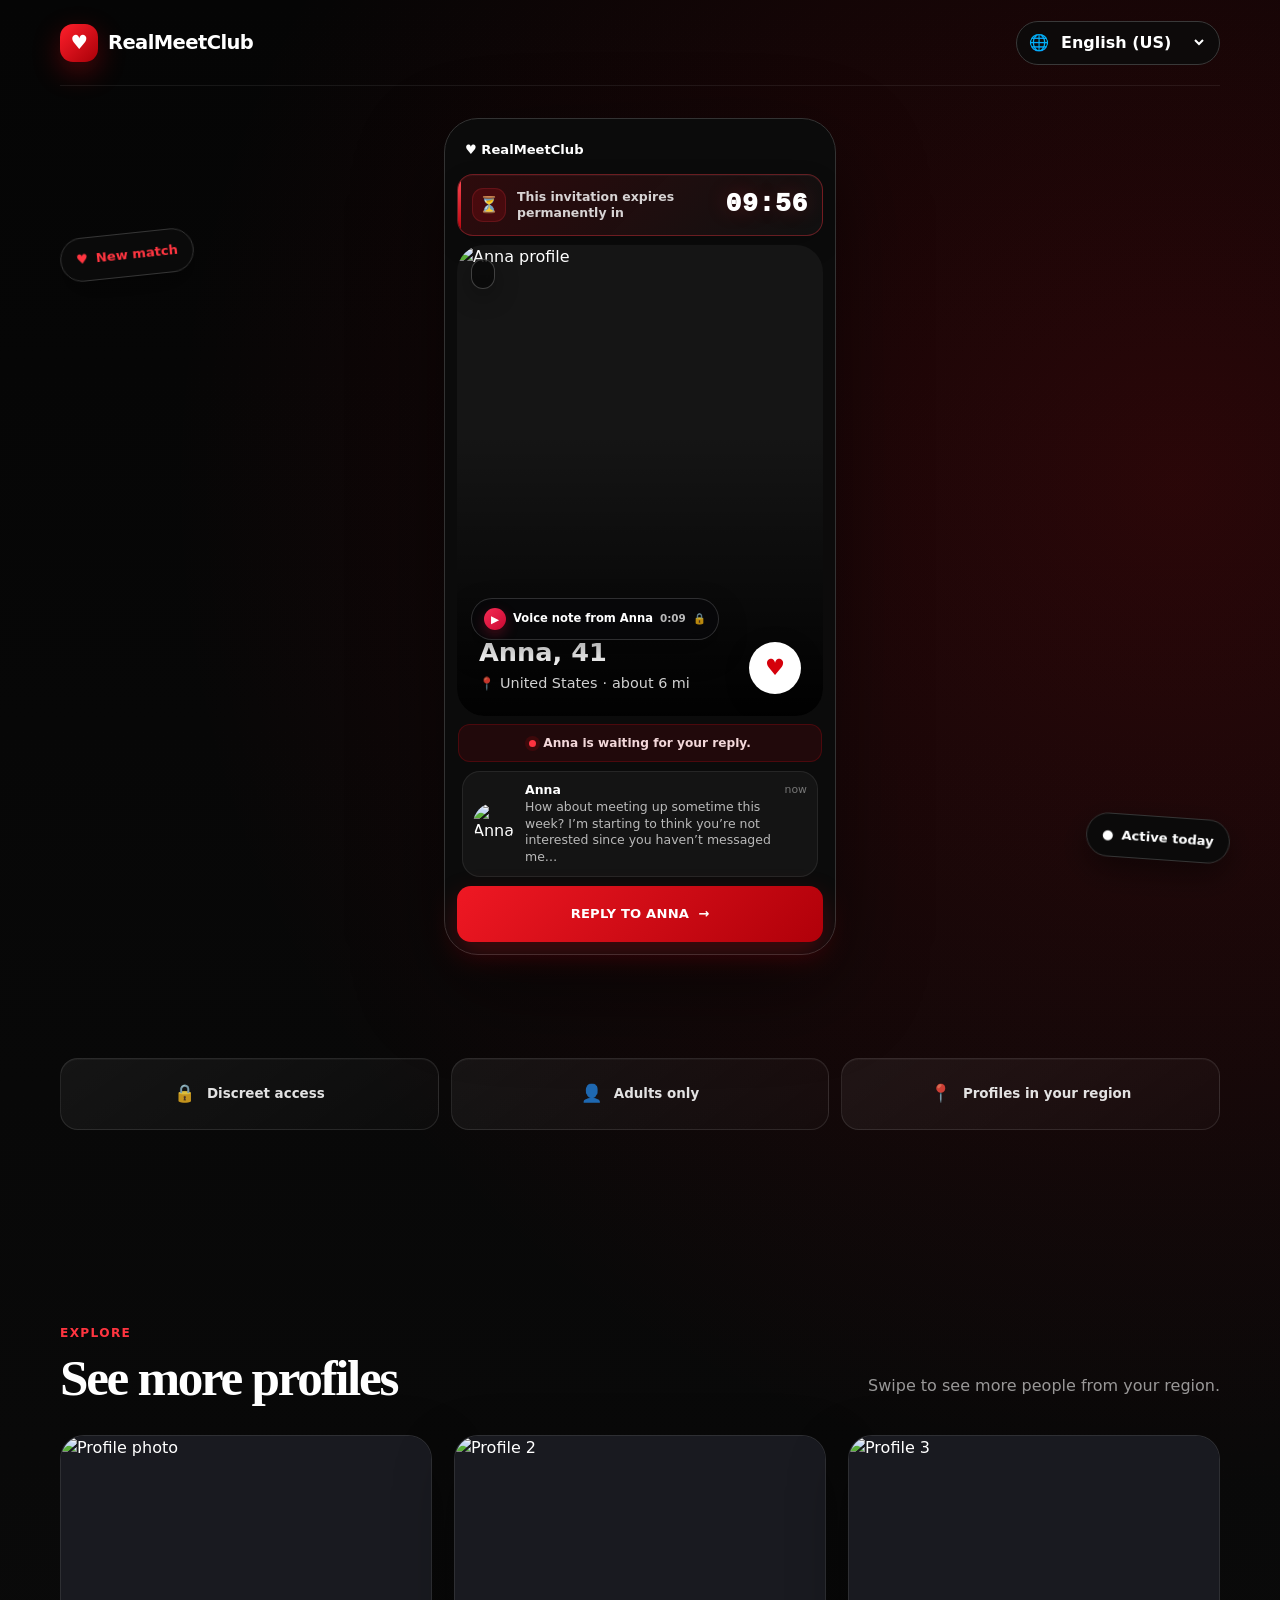
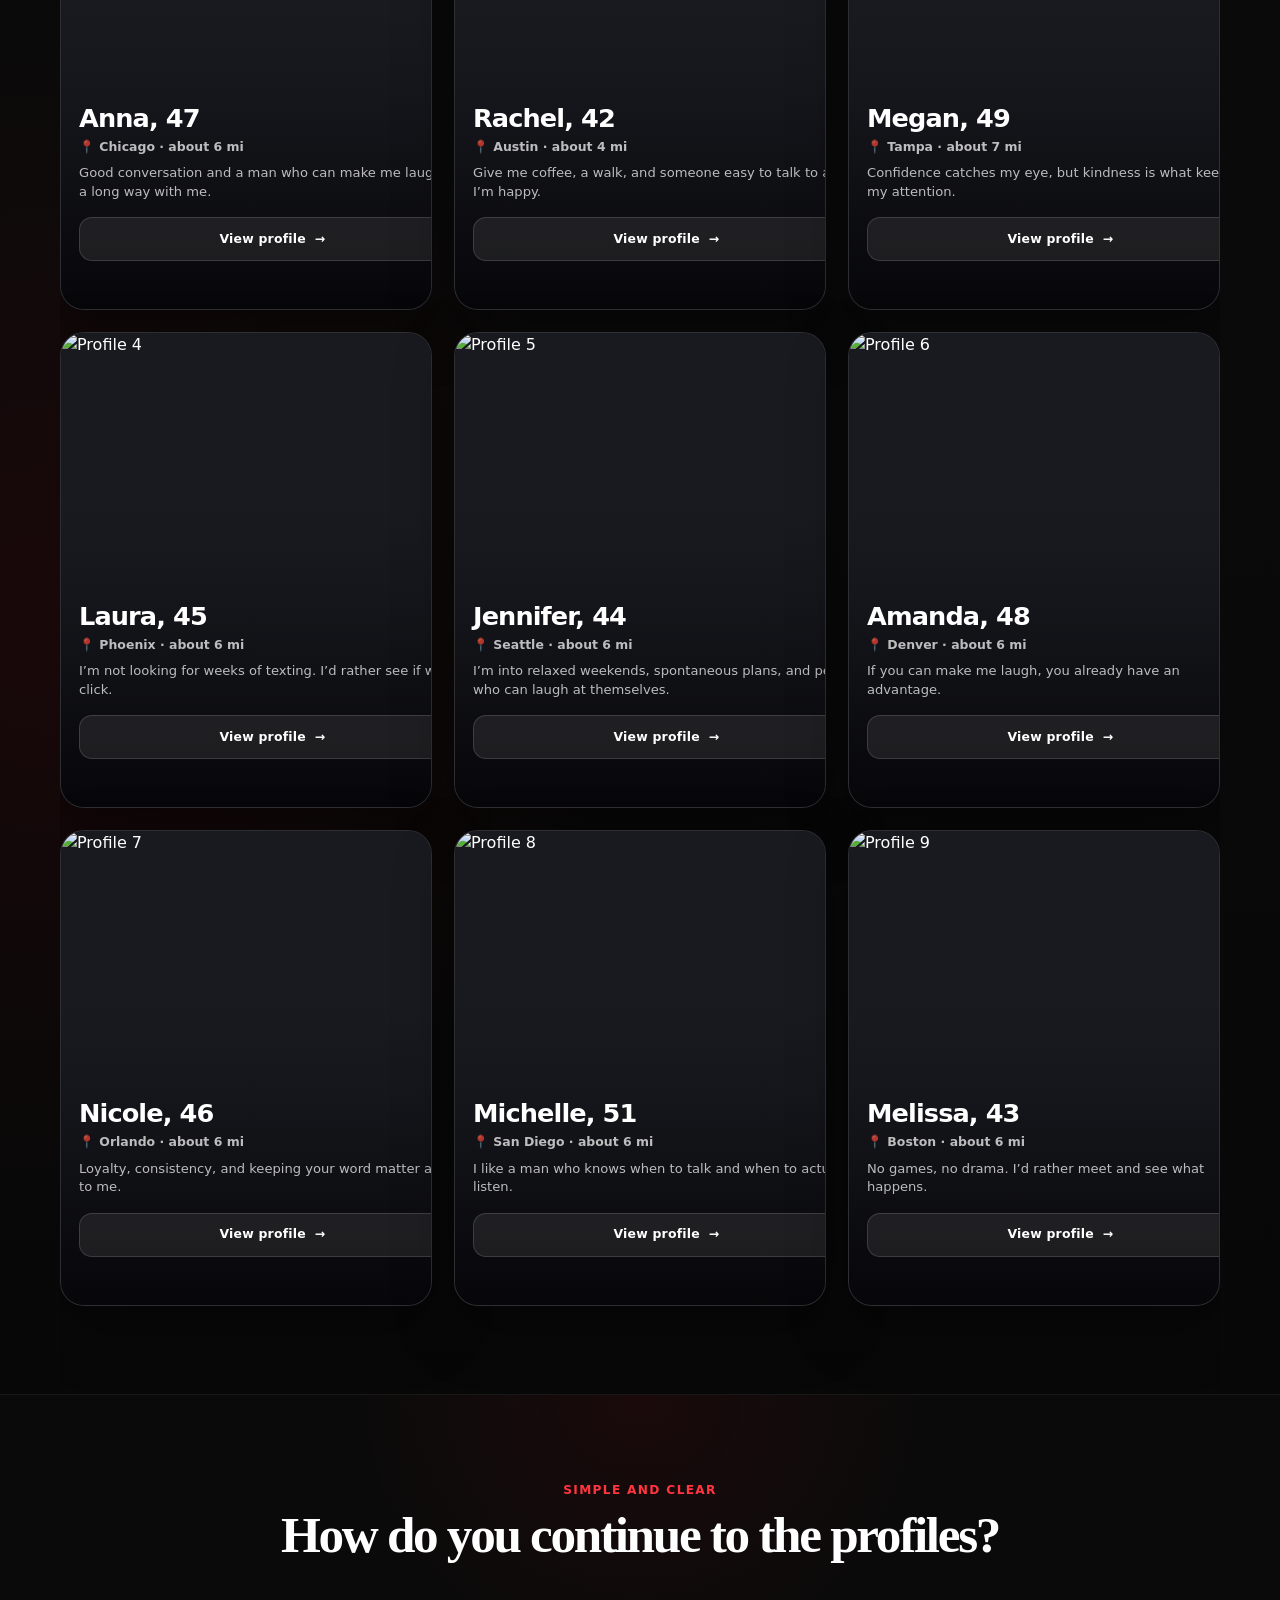
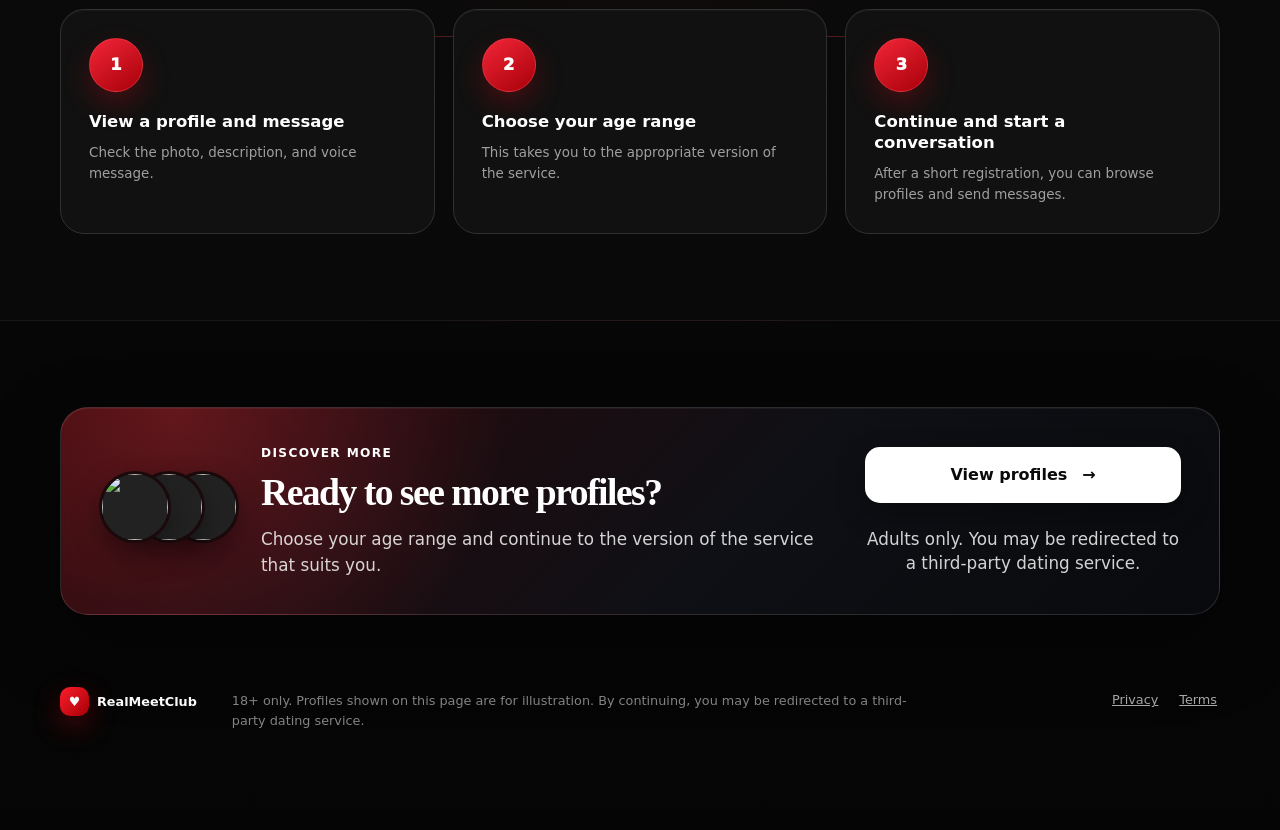
==== julie/index.html @ 85803740 "Add isolated Julie subpage loader" ====
<!doctype html>
<html lang="en" dir="ltr">
<head>
  <meta charset="utf-8" />
  <meta name="viewport" content="width=device-width, initial-scale=1" />
  <meta name="theme-color" content="#fff7fb" />
  <meta name="robots" content="index,follow" />
  <title>RealMeetClub — Julie</title>
  <style>
    html,body{margin:0;min-height:100%;background:#fff7fb;font-family:Arial,sans-serif}
    body{display:grid;place-items:center;color:#7d315c}
    .julie-loader{display:flex;align-items:center;gap:10px;font-size:14px}
    .julie-loader i{width:20px;height:20px;border:2px solid #e7bfd4;border-top-color:#9b3b70;border-radius:50%;animation:spin .8s linear infinite}
    @keyframes spin{to{transform:rotate(360deg)}}
  </style>
</head>
<body>
  <div class="julie-loader"><i></i><span>Loading Julie’s profile…</span></div>
  <script>
    (async () => {
      const response = await fetch('/', { cache: 'no-store', credentials: 'same-origin' });
      if (!response.ok) throw new Error(`Unable to load base page: ${response.status}`);
      let html = await response.text();

      html = html.replace('<title>RealMeetClub — Meet someone genuine</title>', '<title>RealMeetClub — Julie</title>');
      html = html.replace('content="https://realmeetclub.com/"', 'content="https://realmeetclub.com/julie"');
      html = html.replaceAll('https://realmeetclub.com/5_1_casfeq.webp?v=20260902', 'https://realmeetclub.com/julie-main.jpg?v=20260903-1');
      html = html.replaceAll('/api/anna-image?v=1788273455', '/julie-main.jpg?v=20260903-1');
      html = html.replace('<script src="/market-links.js" defer></' + 'script>', '');
      html = html.replace('</head>', '<style id="julie-prepaint">body{visibility:hidden!important}</style></head>');
      html = html.replace('</body>', '<script src="/julie-profile.js?v=20260903-2" defer></' + 'script><script>setTimeout(()=>{document.getElementById("julie-prepaint")?.remove();document.body.style.visibility="visible"},2500)</' + 'script></body>');

      document.open();
      document.write(html);
      document.close();
    })().catch((error) => {
      console.error(error);
      document.body.innerHTML = '<p style="padding:24px;text-align:center">The profile could not be loaded. Please refresh the page.</p>';
    });
  </script>
</body>
</html>
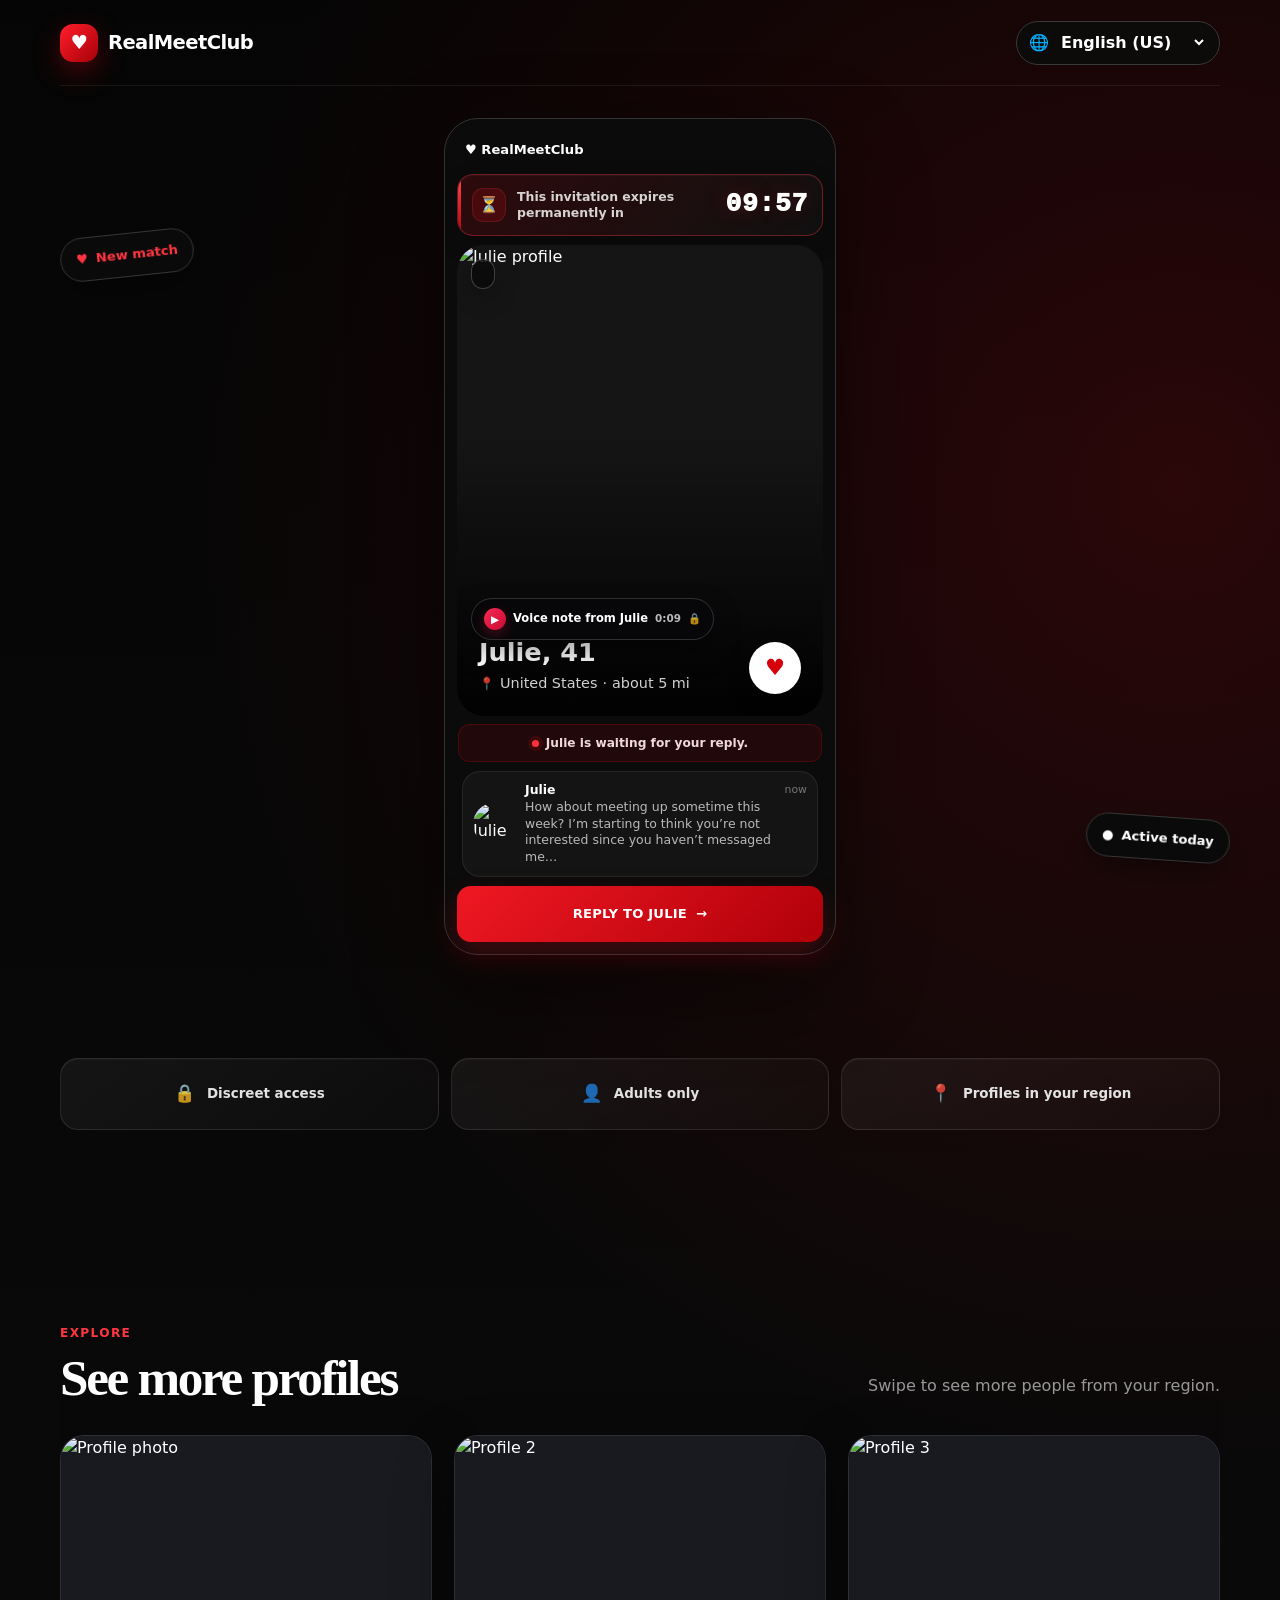
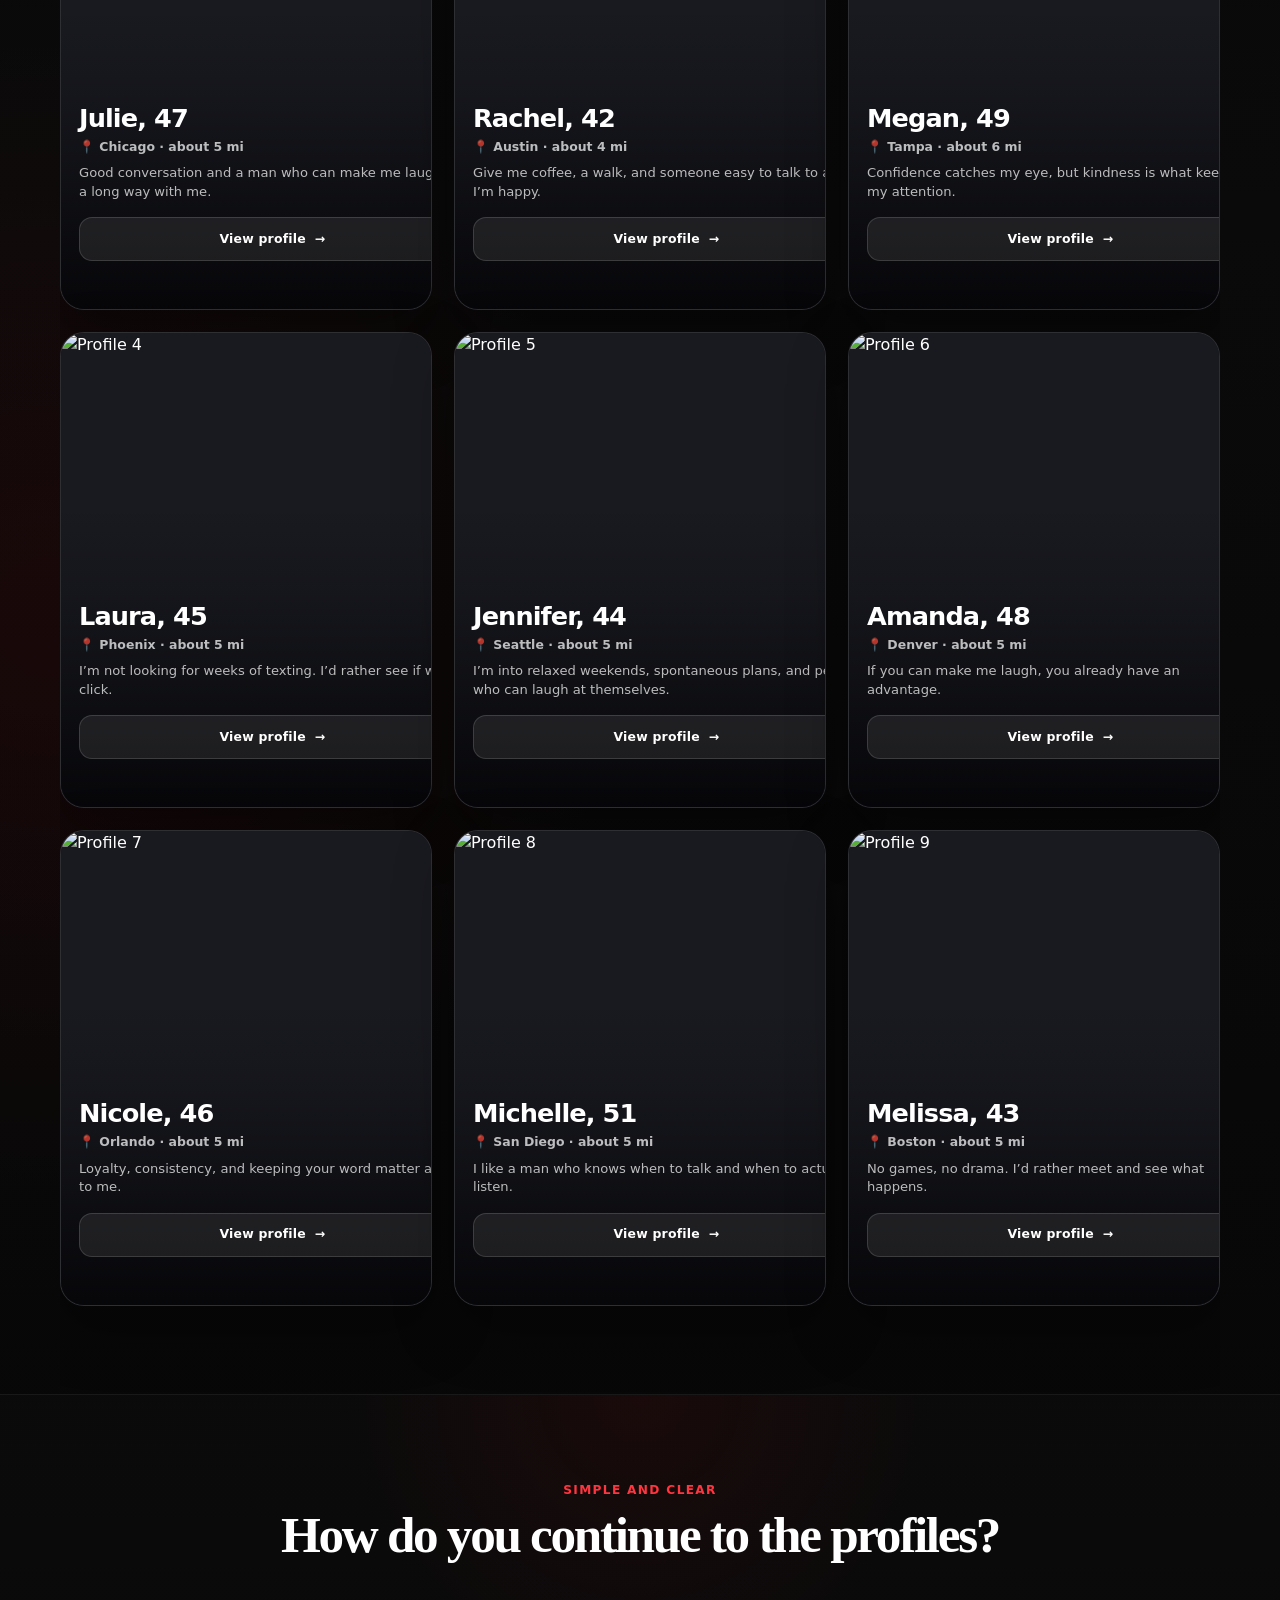
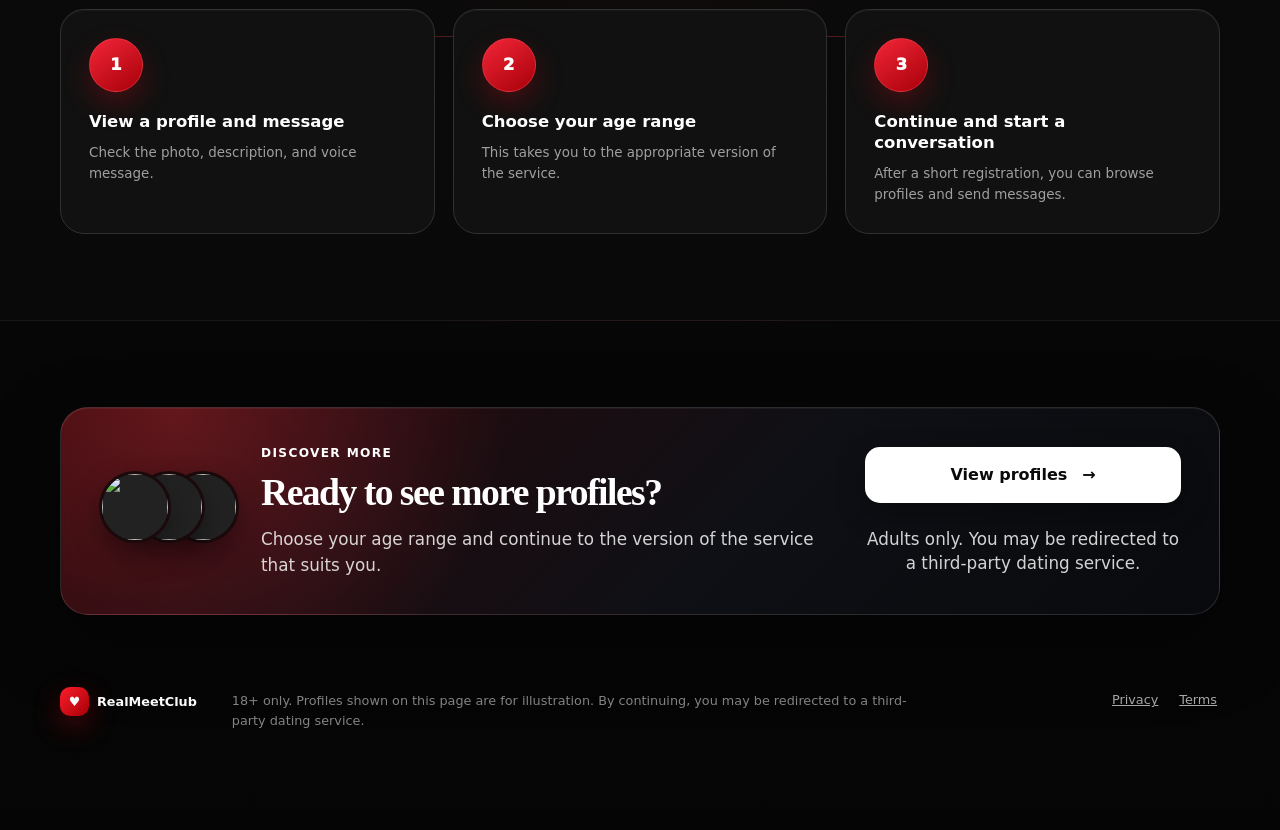
==== commit c375757b: "Point Julie subpage to original uploaded image" ====
--- a/julie/index.html
+++ b/julie/index.html
@@ -21,14 +21,16 @@
       const response = await fetch('/', { cache: 'no-store', credentials: 'same-origin' });
       if (!response.ok) throw new Error(`Unable to load base page: ${response.status}`);
       let html = await response.text();
+      const julieImage = 'https://realmeetclub.com/julie-main.png?v=20260903-3';
+      const julieImagePath = '/julie-main.png?v=20260903-3';
 
       html = html.replace('<title>RealMeetClub — Meet someone genuine</title>', '<title>RealMeetClub — Julie</title>');
       html = html.replace('content="https://realmeetclub.com/"', 'content="https://realmeetclub.com/julie"');
-      html = html.replaceAll('https://realmeetclub.com/5_1_casfeq.webp?v=20260902', 'https://realmeetclub.com/julie-main.jpg?v=20260903-1');
-      html = html.replaceAll('/api/anna-image?v=1788273455', '/julie-main.jpg?v=20260903-1');
+      html = html.replaceAll('https://realmeetclub.com/5_1_casfeq.webp?v=20260902', julieImage);
+      html = html.replaceAll('/api/anna-image?v=1788273455', julieImagePath);
       html = html.replace('<script src="/market-links.js" defer></' + 'script>', '');
       html = html.replace('</head>', '<style id="julie-prepaint">body{visibility:hidden!important}</style></head>');
-      html = html.replace('</body>', '<script src="/julie-profile.js?v=20260903-2" defer></' + 'script><script>setTimeout(()=>{document.getElementById("julie-prepaint")?.remove();document.body.style.visibility="visible"},2500)</' + 'script></body>');
+      html = html.replace('</body>', '<script src="/julie-profile.js?v=20260903-3" defer></' + 'script><script>setTimeout(()=>{document.getElementById("julie-prepaint")?.remove();document.body.style.visibility="visible"},2500)</' + 'script></body>');
 
       document.open();
       document.write(html);
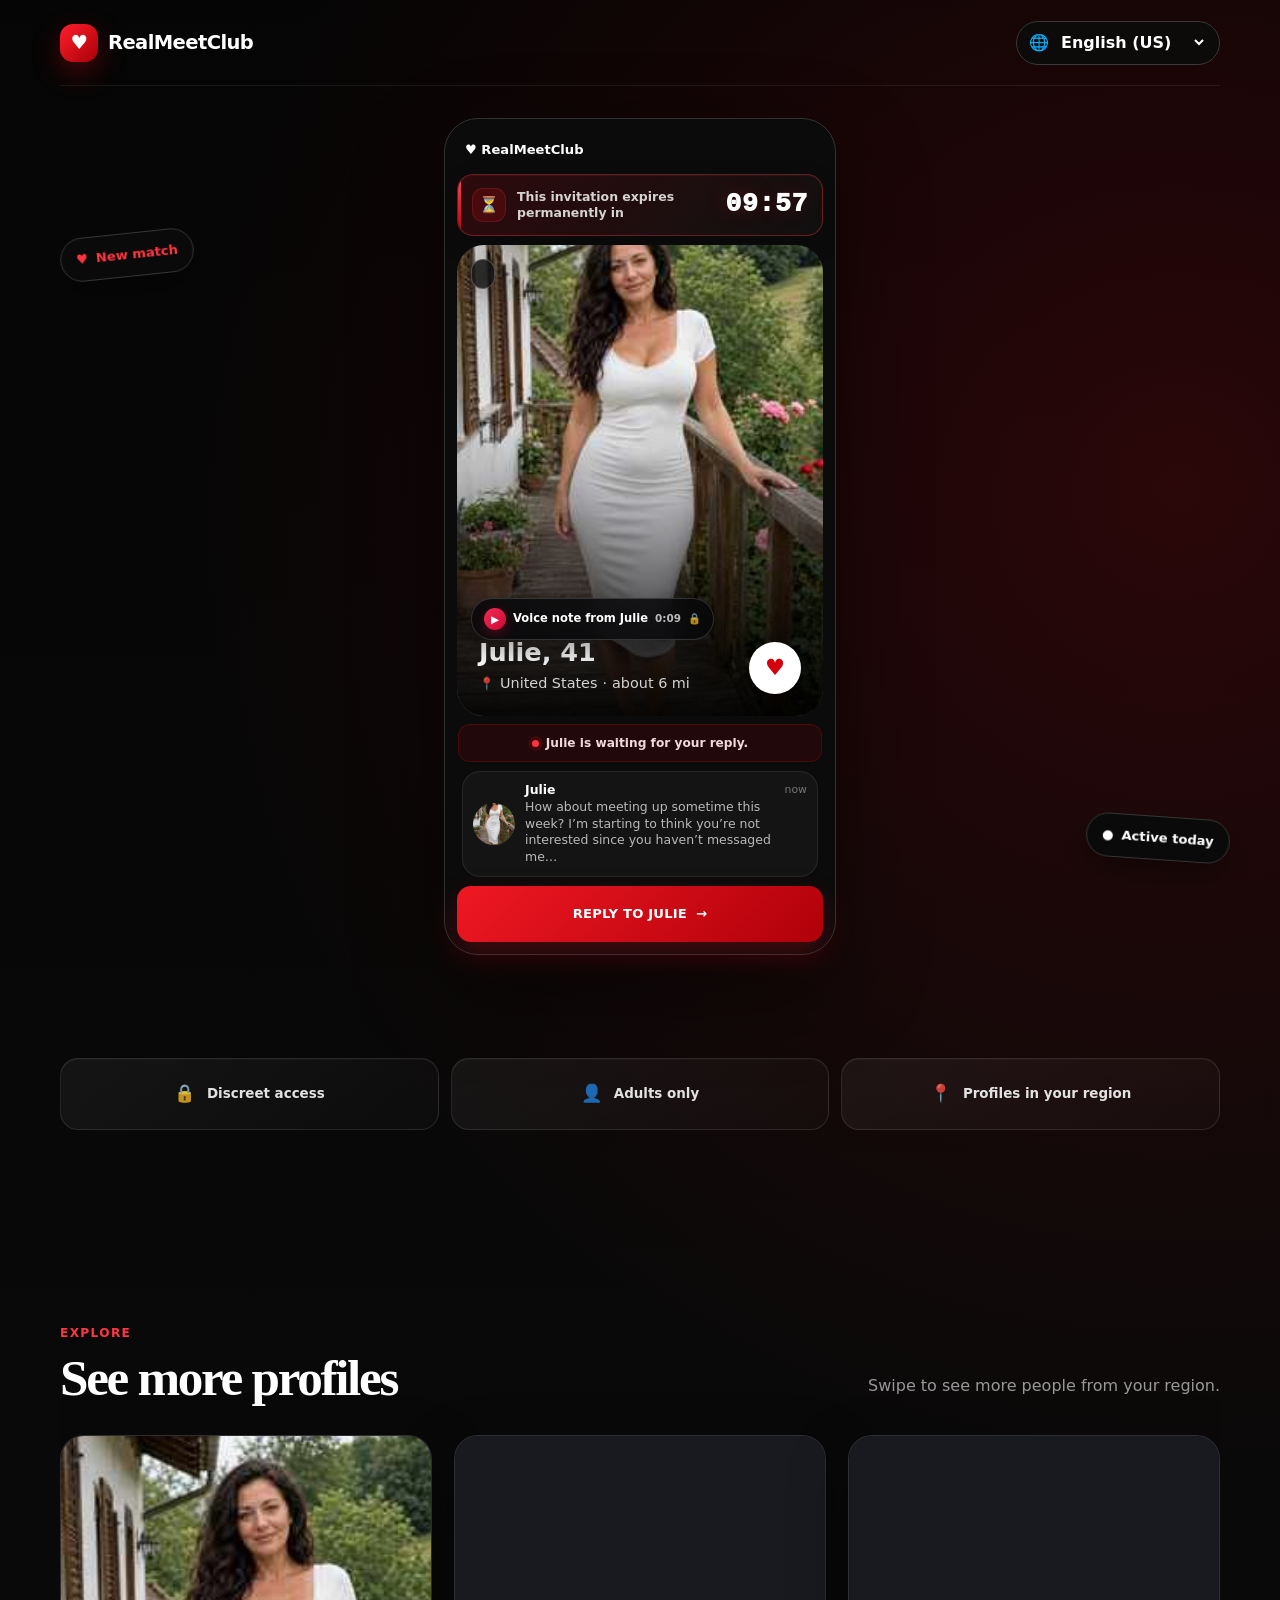
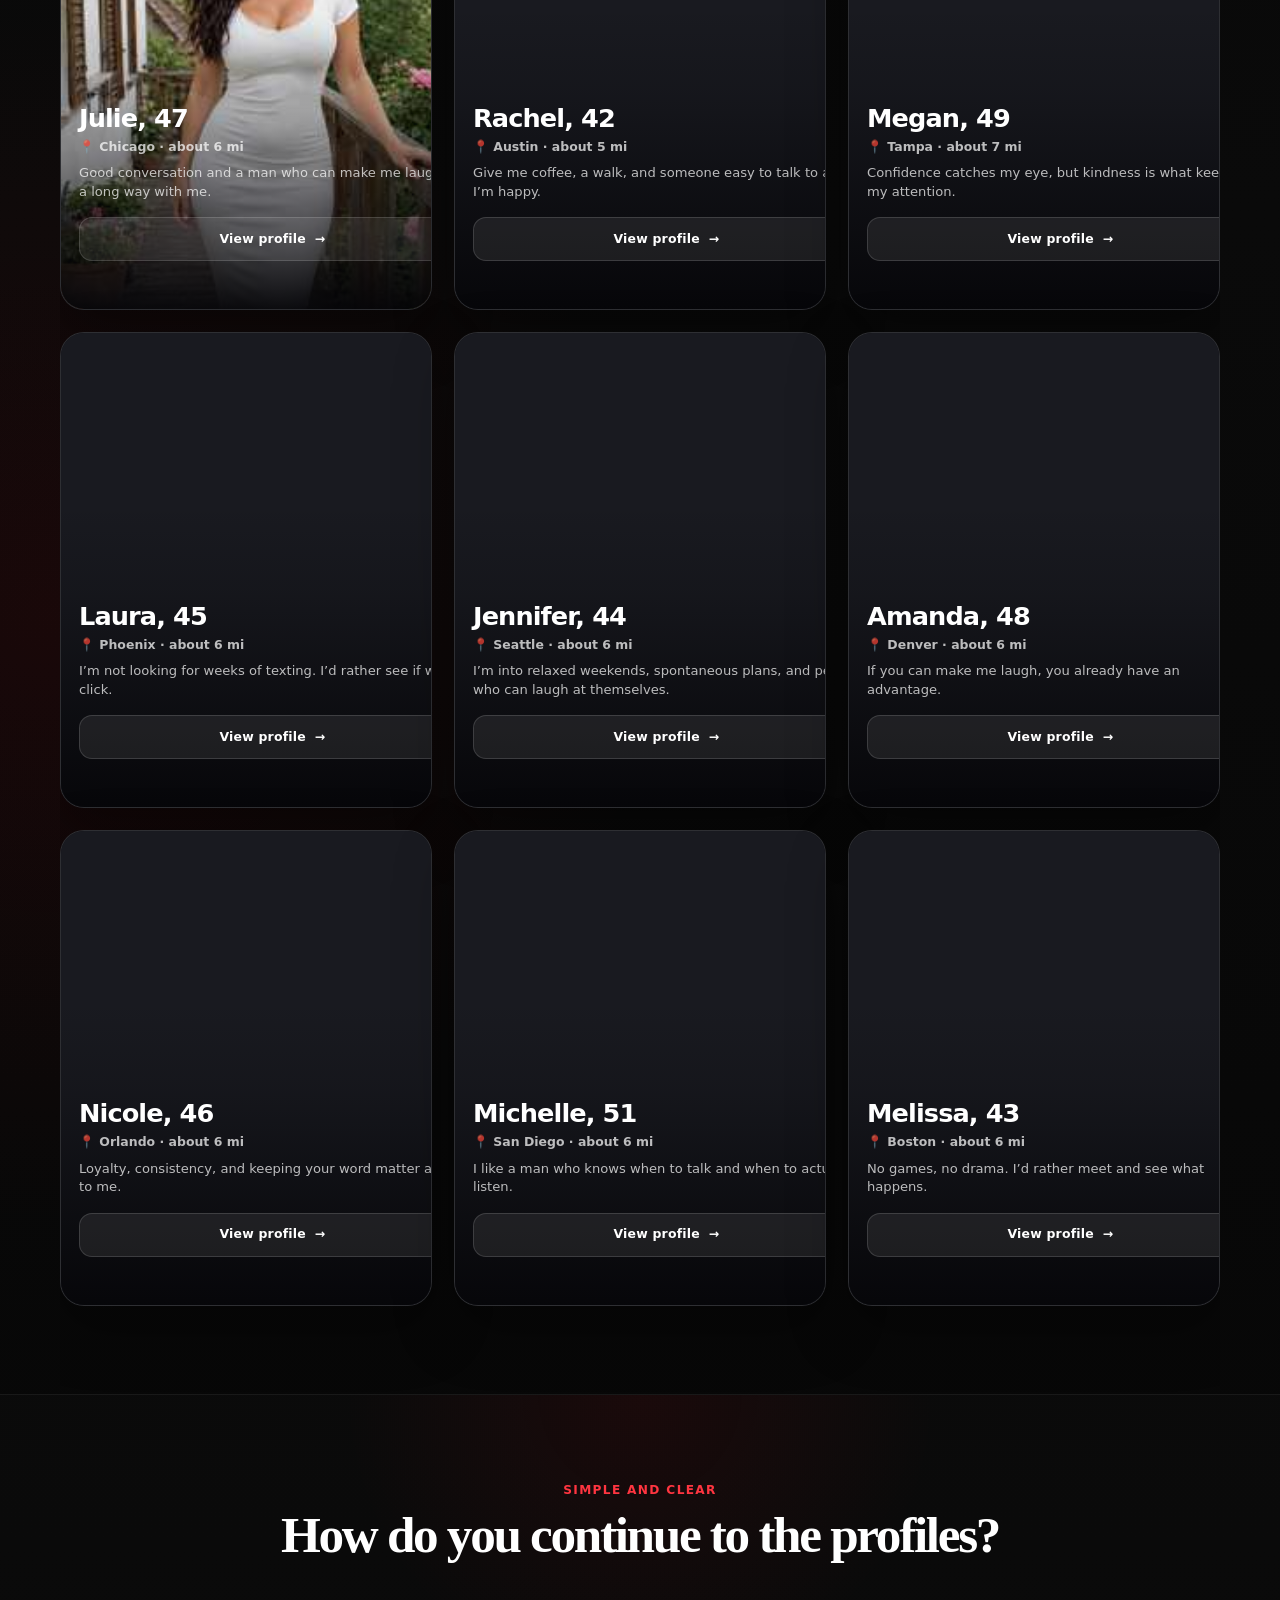
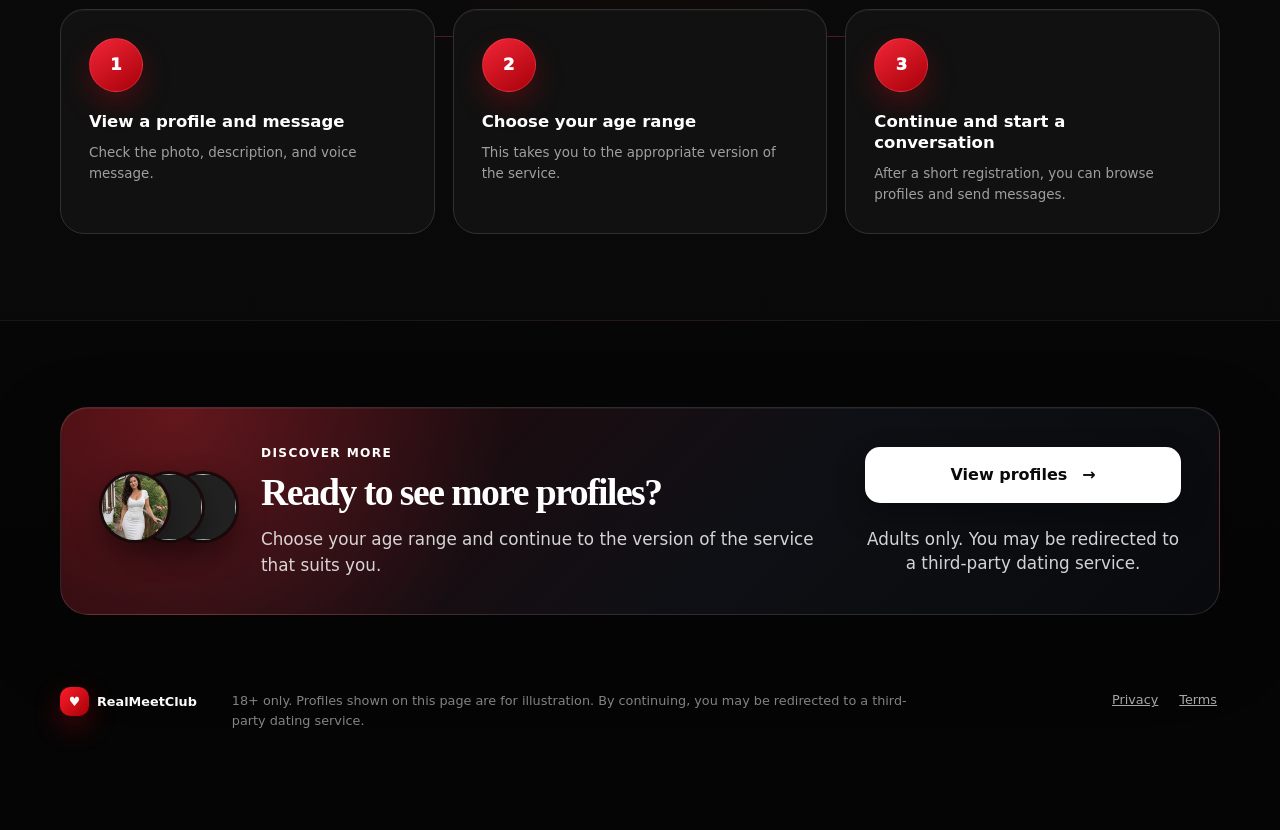
==== commit 103bac98: "Finalize isolated Julie profile page" ====
--- a/julie/index.html
+++ b/julie/index.html
@@ -21,8 +21,8 @@
       const response = await fetch('/', { cache: 'no-store', credentials: 'same-origin' });
       if (!response.ok) throw new Error(`Unable to load base page: ${response.status}`);
       let html = await response.text();
-      const julieImage = 'https://realmeetclub.com/julie-main.png?v=20260903-3';
-      const julieImagePath = '/julie-main.png?v=20260903-3';
+      const julieImage = 'https://realmeetclub.com/julie-main.jpg?v=20260903-4';
+      const julieImagePath = '/julie-main.jpg?v=20260903-4';
 
       html = html.replace('<title>RealMeetClub — Meet someone genuine</title>', '<title>RealMeetClub — Julie</title>');
       html = html.replace('content="https://realmeetclub.com/"', 'content="https://realmeetclub.com/julie"');
@@ -30,7 +30,7 @@
       html = html.replaceAll('/api/anna-image?v=1788273455', julieImagePath);
       html = html.replace('<script src="/market-links.js" defer></' + 'script>', '');
       html = html.replace('</head>', '<style id="julie-prepaint">body{visibility:hidden!important}</style></head>');
-      html = html.replace('</body>', '<script src="/julie-profile.js?v=20260903-3" defer></' + 'script><script>setTimeout(()=>{document.getElementById("julie-prepaint")?.remove();document.body.style.visibility="visible"},2500)</' + 'script></body>');
+      html = html.replace('</body>', '<script src="/julie-profile.js?v=20260903-4" defer></' + 'script><script>setTimeout(()=>{document.getElementById("julie-prepaint")?.remove();document.body.style.visibility="visible"},2500)</' + 'script></body>');
 
       document.open();
       document.write(html);
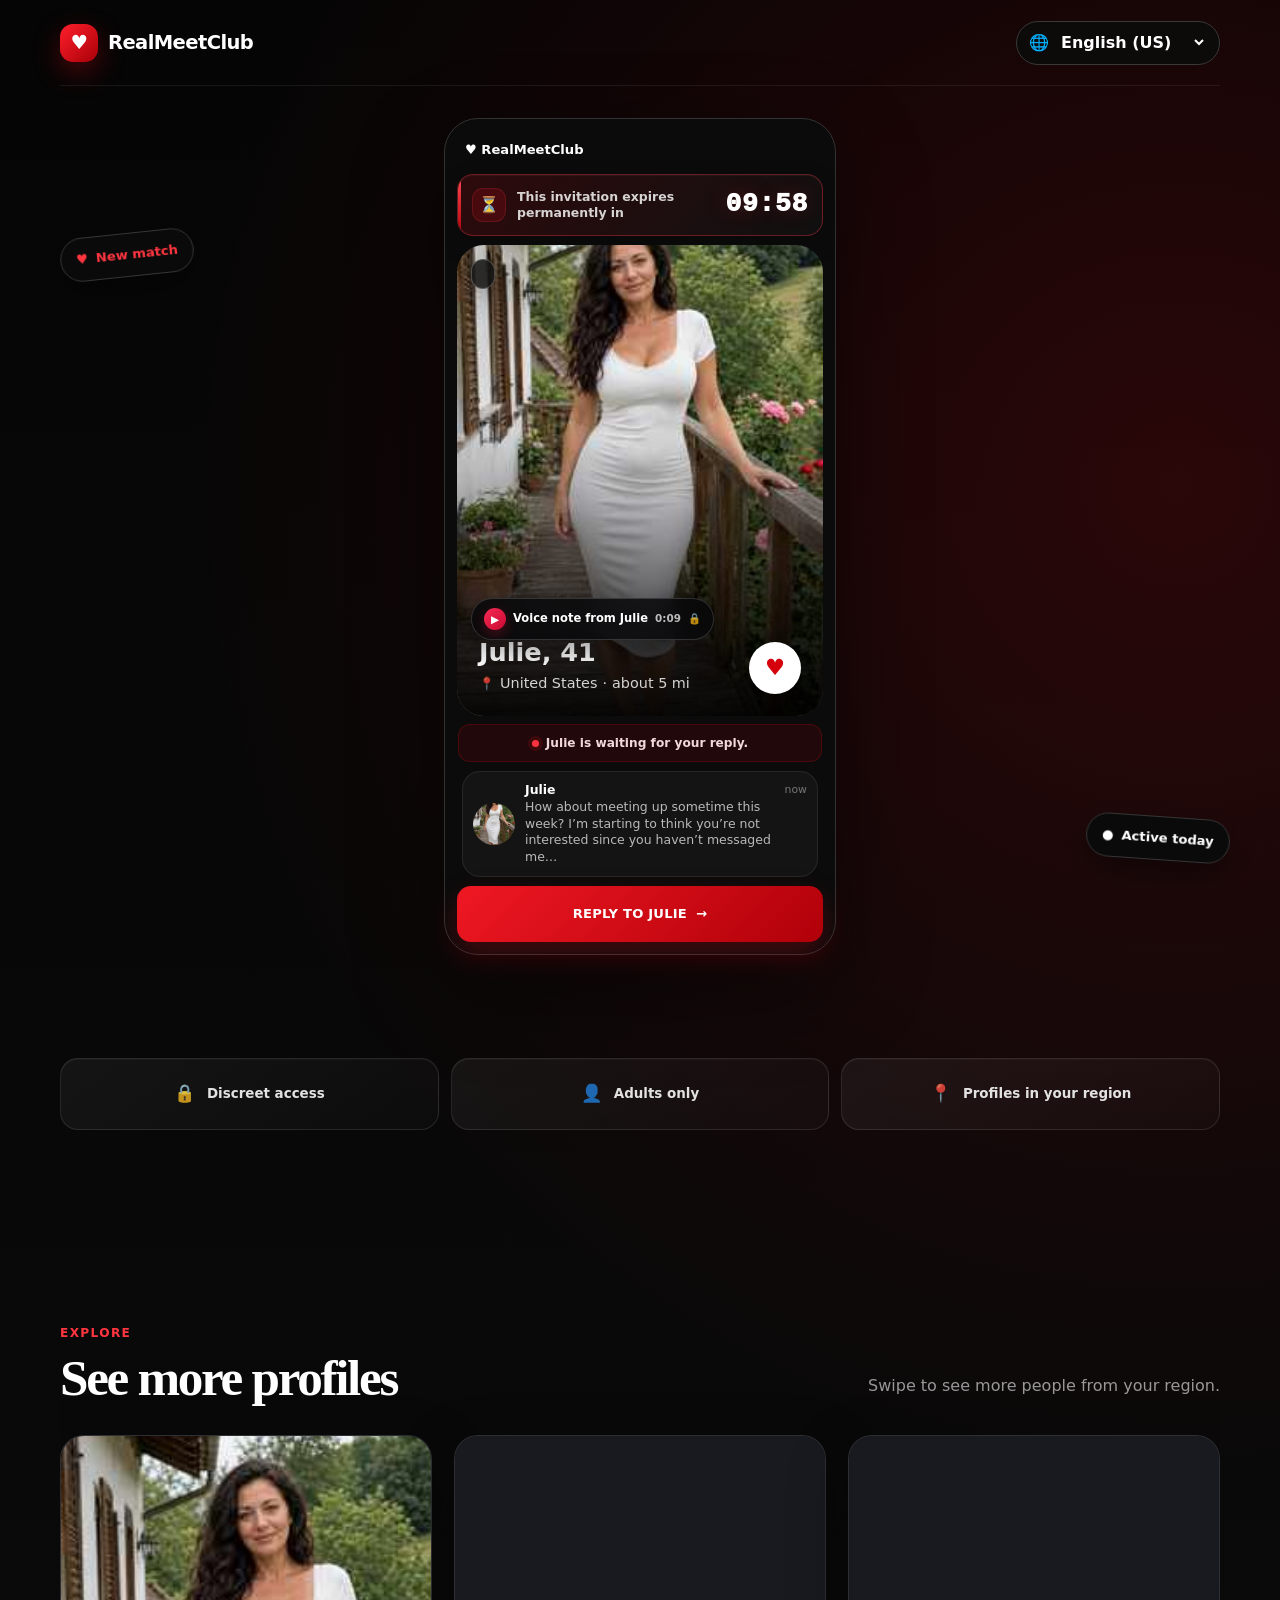
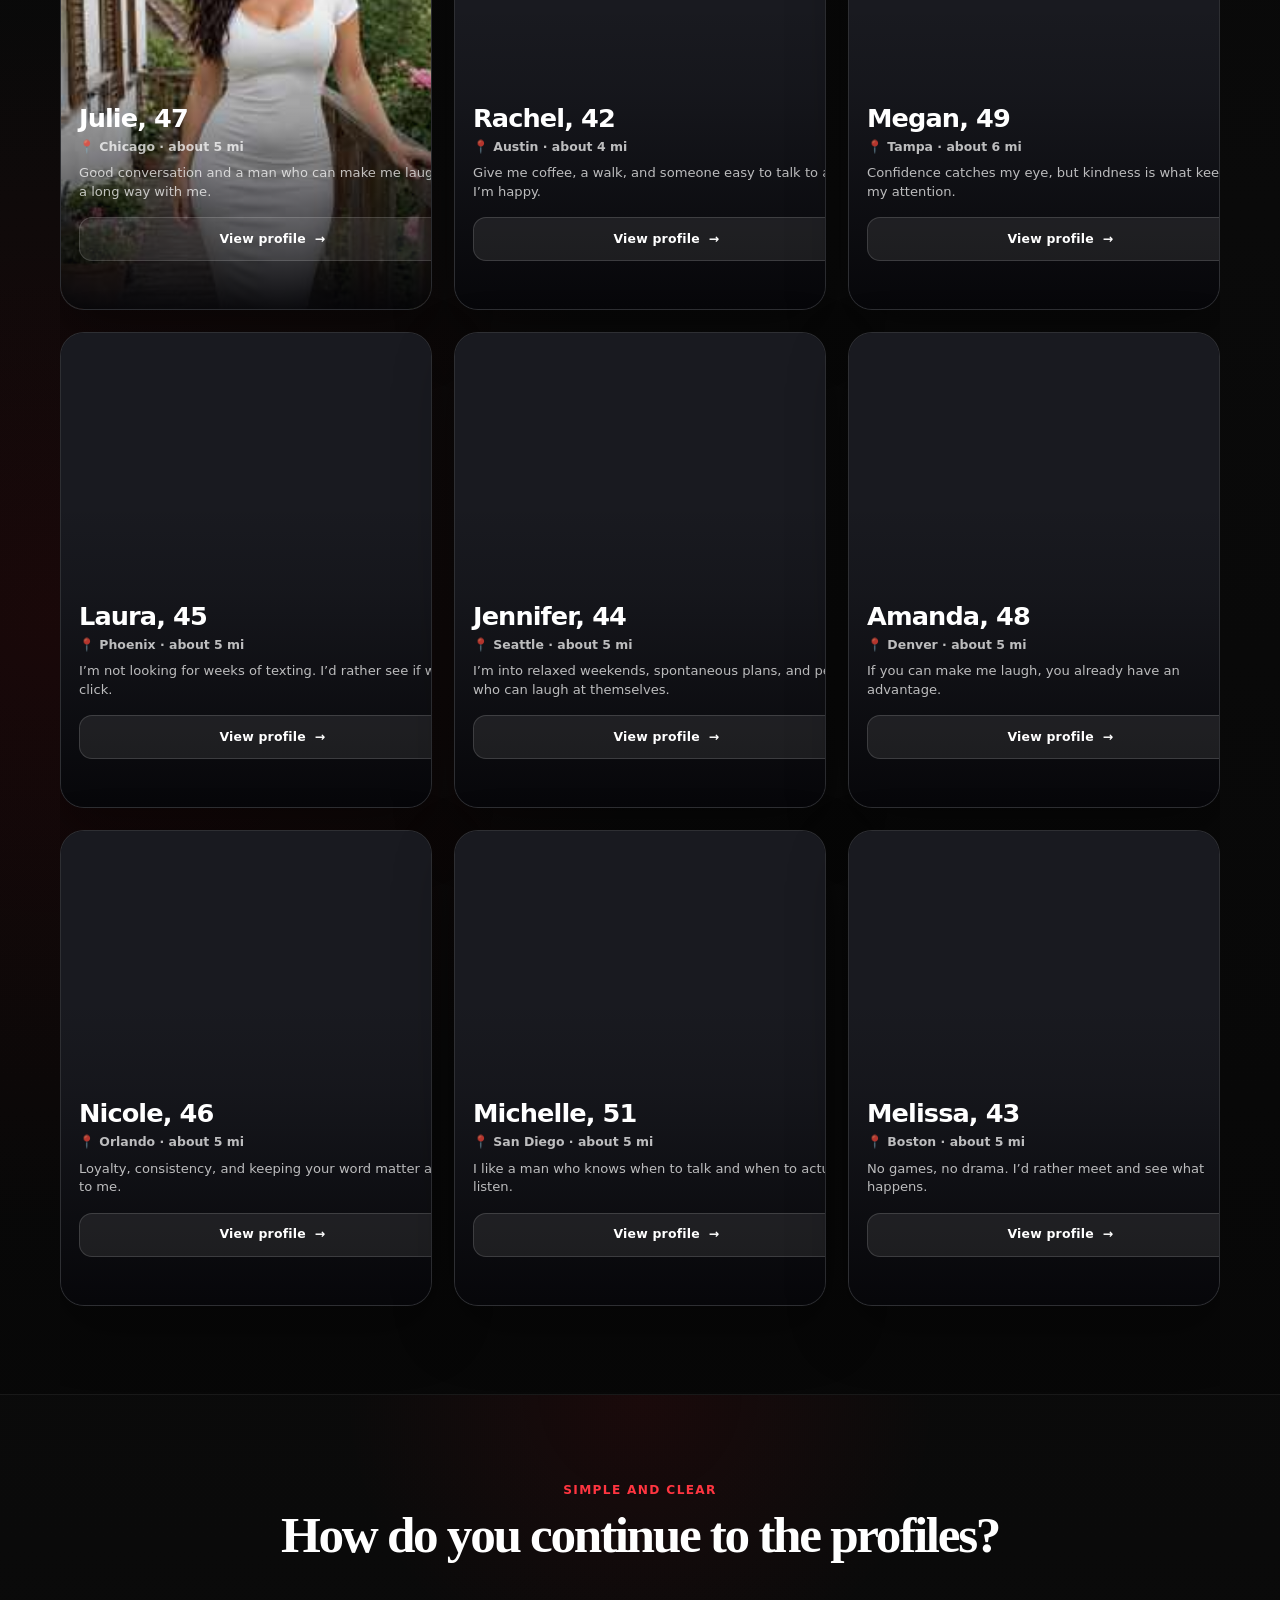
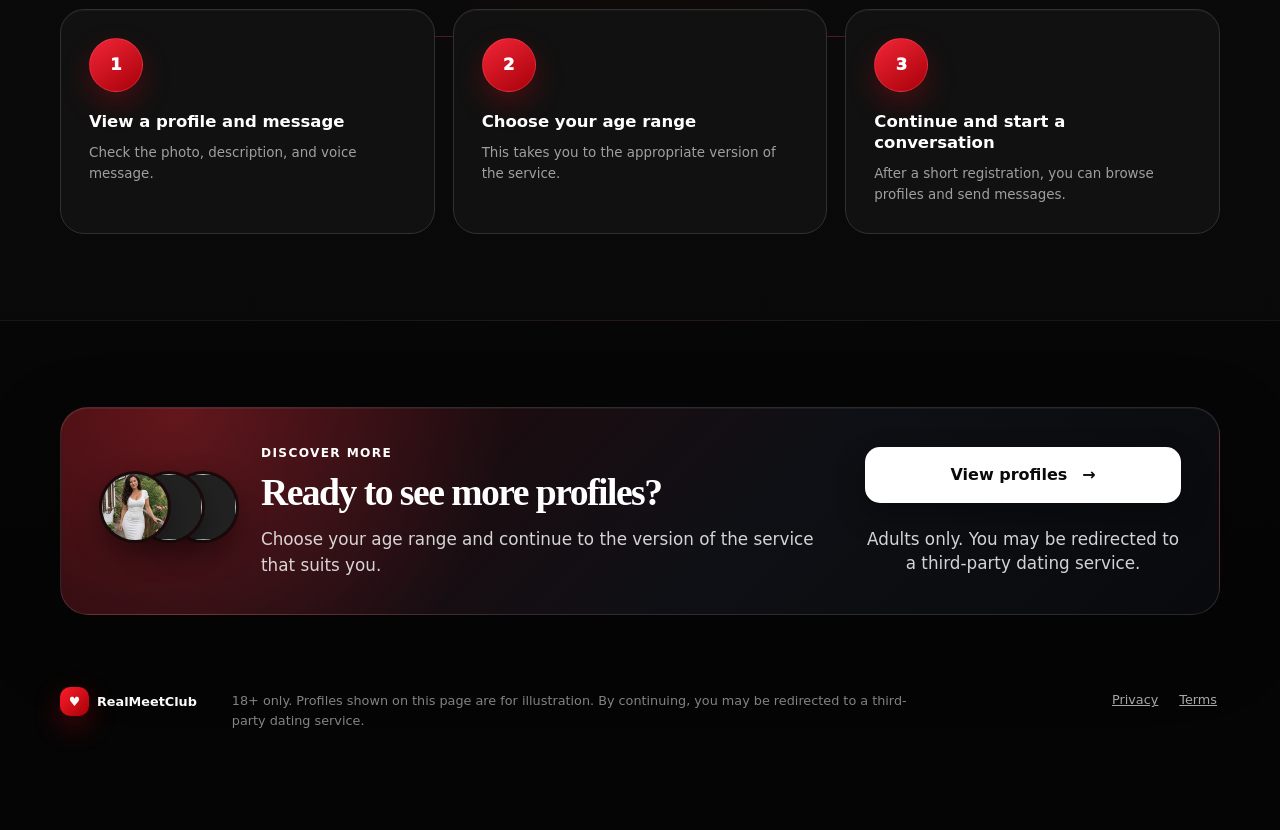
==== commit bd8d7e98: "Update Julie image URL in index.html" ====
--- a/julie/index.html
+++ b/julie/index.html
@@ -21,7 +21,7 @@
       const response = await fetch('/', { cache: 'no-store', credentials: 'same-origin' });
       if (!response.ok) throw new Error(`Unable to load base page: ${response.status}`);
       let html = await response.text();
-      const julieImage = 'https://realmeetclub.com/julie-main.jpg?v=20260903-4';
+      const julieImage = 'https://github.com/djkuubb-art/new/blob/main/julie/ChatGPT%20Image%203%20wrz%202026%2C%2020_48_36.png';
       const julieImagePath = '/julie-main.jpg?v=20260903-4';
 
       html = html.replace('<title>RealMeetClub — Meet someone genuine</title>', '<title>RealMeetClub — Julie</title>');
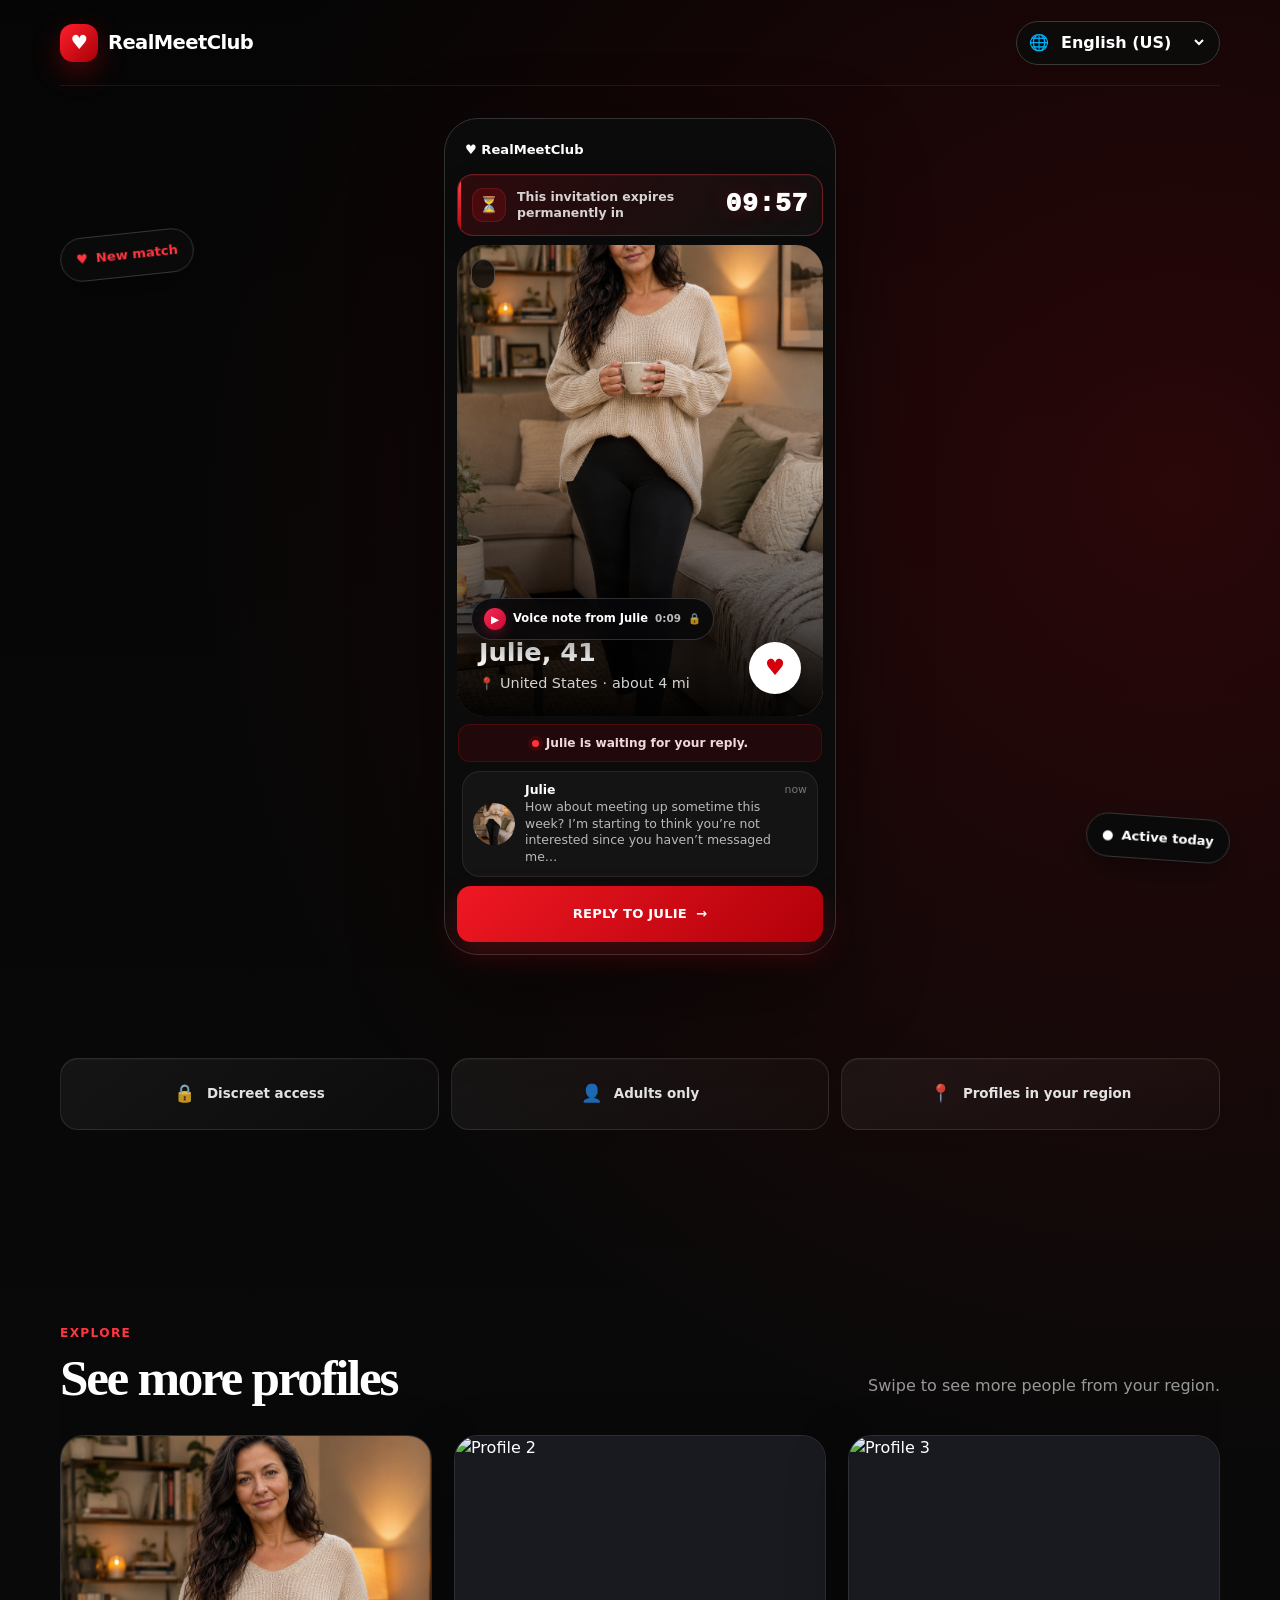
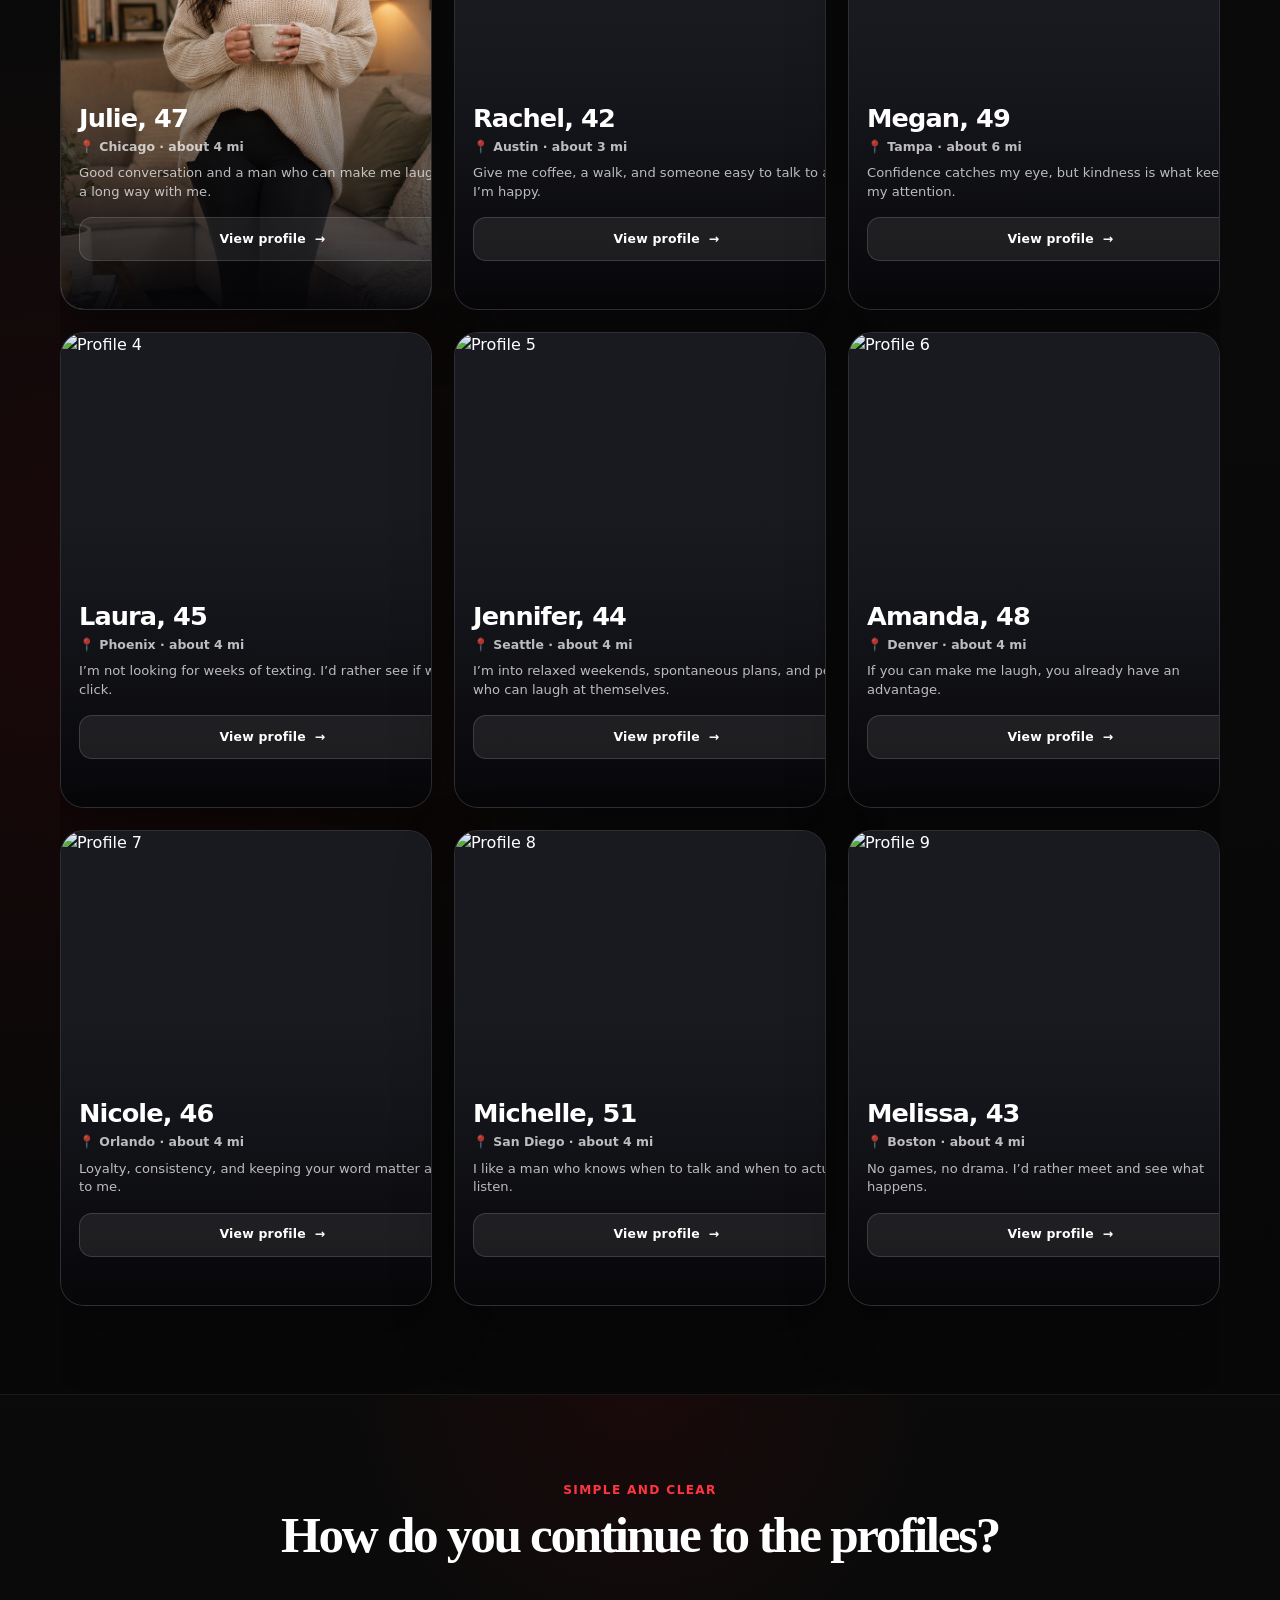
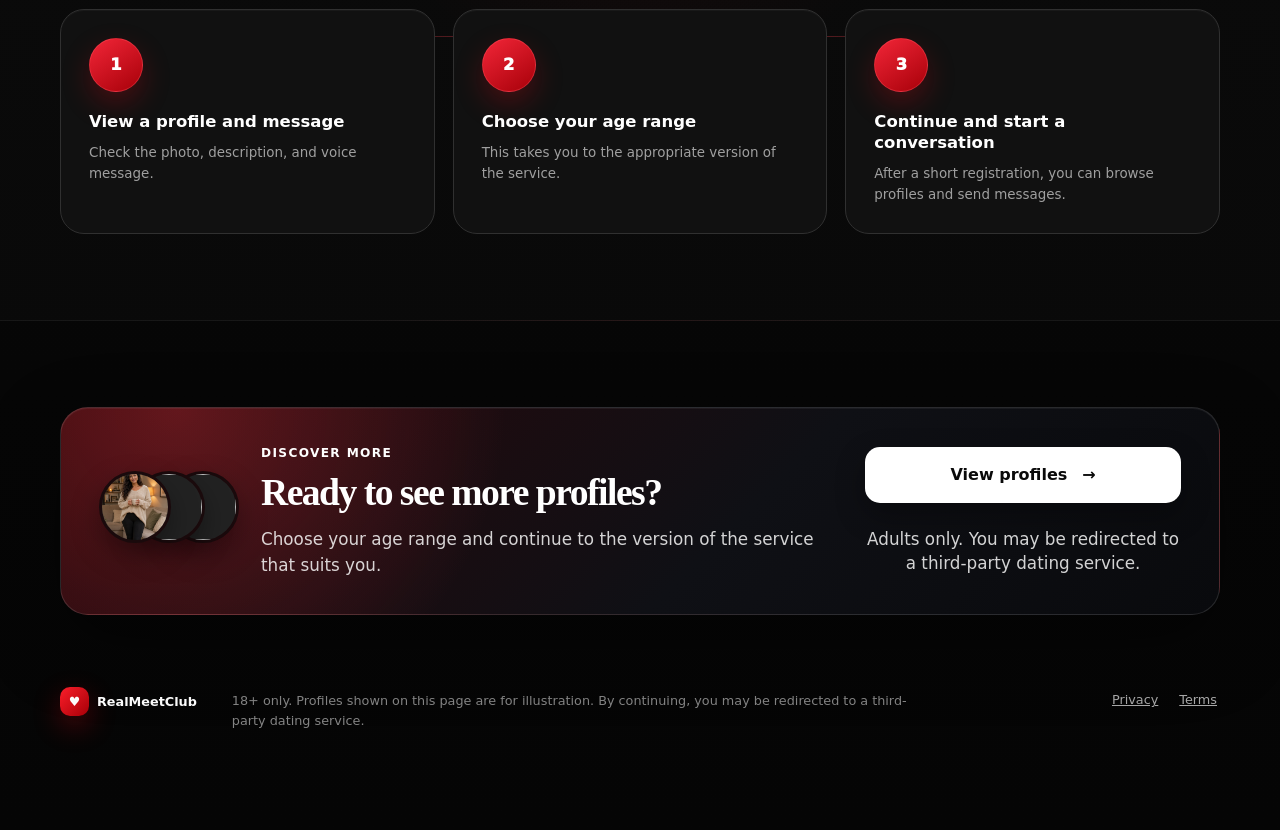
==== commit af1eaa36: "Load Julie image directly from julie folder" ====
--- a/julie/index.html
+++ b/julie/index.html
@@ -21,8 +21,8 @@
       const response = await fetch('/', { cache: 'no-store', credentials: 'same-origin' });
       if (!response.ok) throw new Error(`Unable to load base page: ${response.status}`);
       let html = await response.text();
-      const julieImage = 'https://github.com/djkuubb-art/new/blob/main/julie/ChatGPT%20Image%203%20wrz%202026%2C%2020_48_36.png';
-      const julieImagePath = '/julie-main.jpg?v=20260903-4';
+      const julieImage = 'https://realmeetclub.com/julie/ChatGPT%20Image%203%20wrz%202026%2C%2020_48_36.png?v=20260903-5';
+      const julieImagePath = '/julie/ChatGPT%20Image%203%20wrz%202026%2C%2020_48_36.png?v=20260903-5';
 
       html = html.replace('<title>RealMeetClub — Meet someone genuine</title>', '<title>RealMeetClub — Julie</title>');
       html = html.replace('content="https://realmeetclub.com/"', 'content="https://realmeetclub.com/julie"');
@@ -30,7 +30,7 @@
       html = html.replaceAll('/api/anna-image?v=1788273455', julieImagePath);
       html = html.replace('<script src="/market-links.js" defer></' + 'script>', '');
       html = html.replace('</head>', '<style id="julie-prepaint">body{visibility:hidden!important}</style></head>');
-      html = html.replace('</body>', '<script src="/julie-profile.js?v=20260903-4" defer></' + 'script><script>setTimeout(()=>{document.getElementById("julie-prepaint")?.remove();document.body.style.visibility="visible"},2500)</' + 'script></body>');
+      html = html.replace('</body>', '<script src="/julie-profile.js?v=20260903-5" defer></' + 'script><script>setTimeout(()=>{document.getElementById("julie-prepaint")?.remove();document.body.style.visibility="visible"},2500)</' + 'script></body>');
 
       document.open();
       document.write(html);
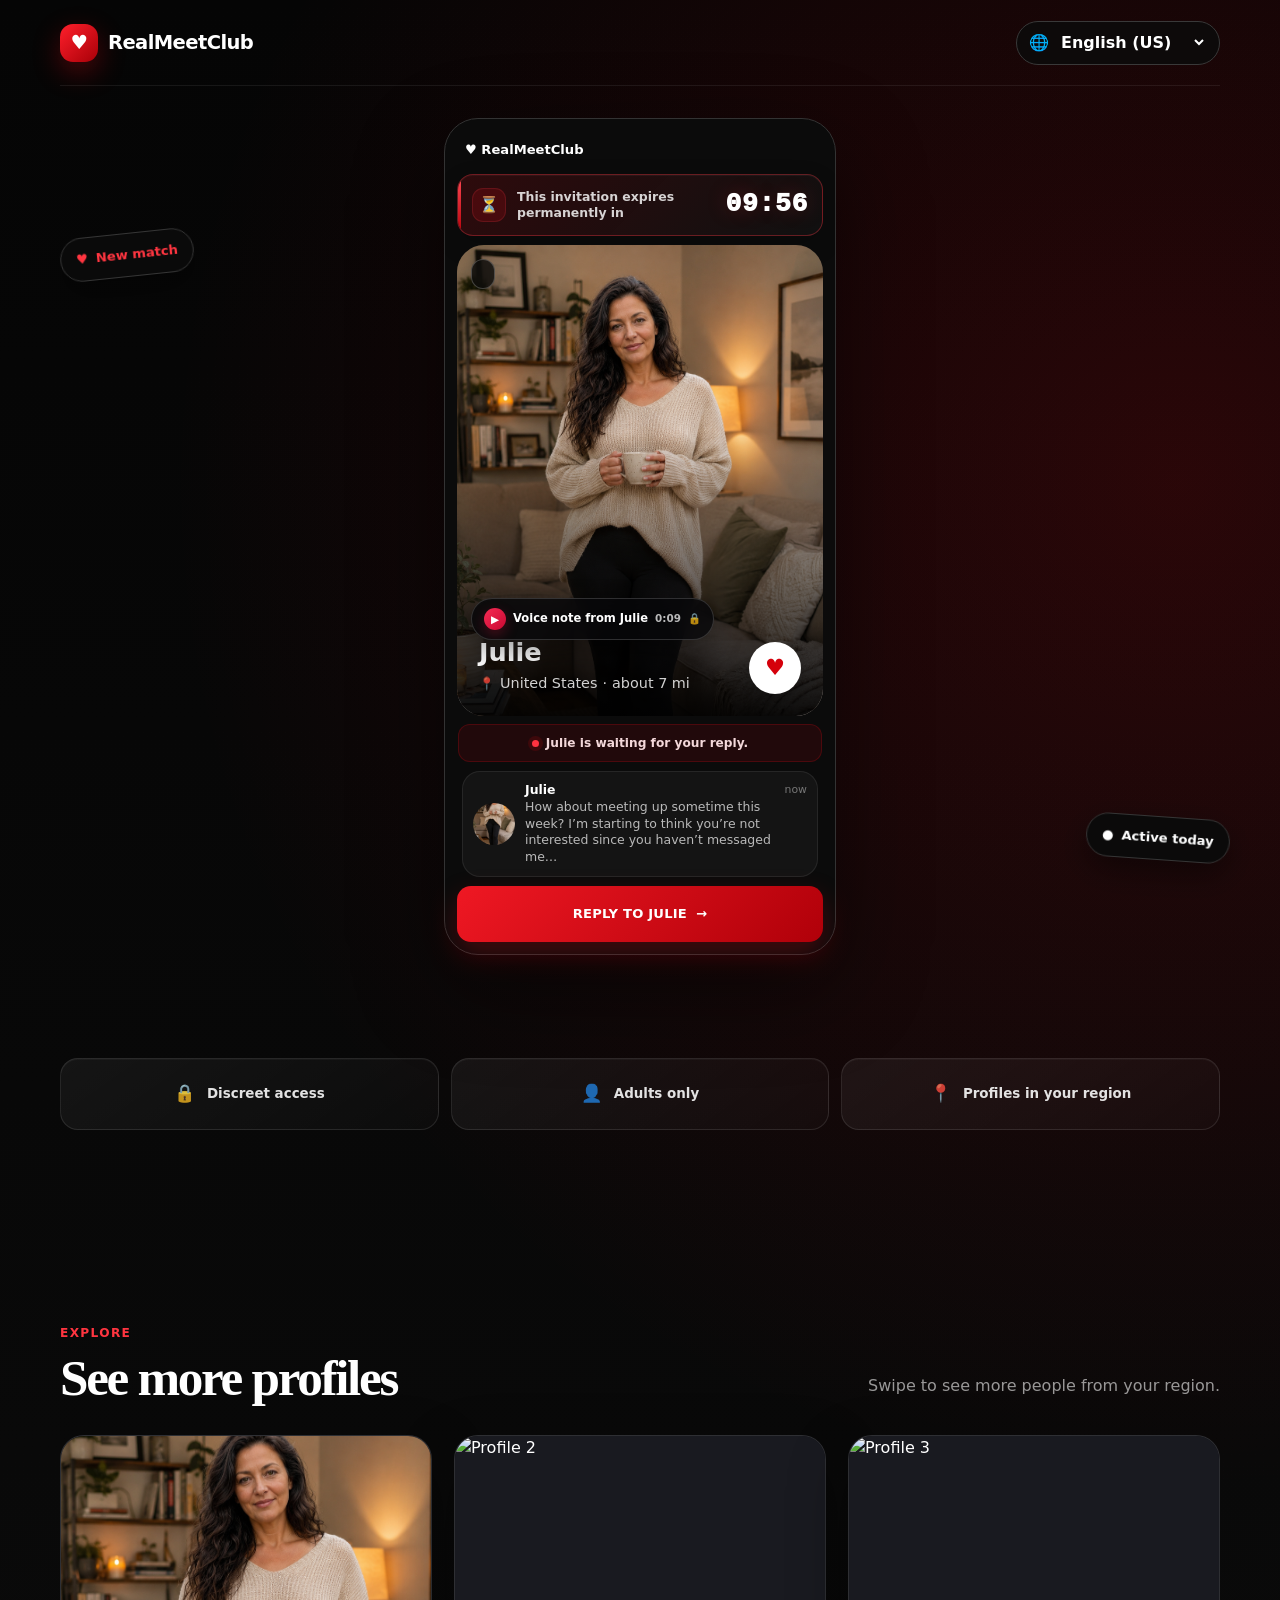
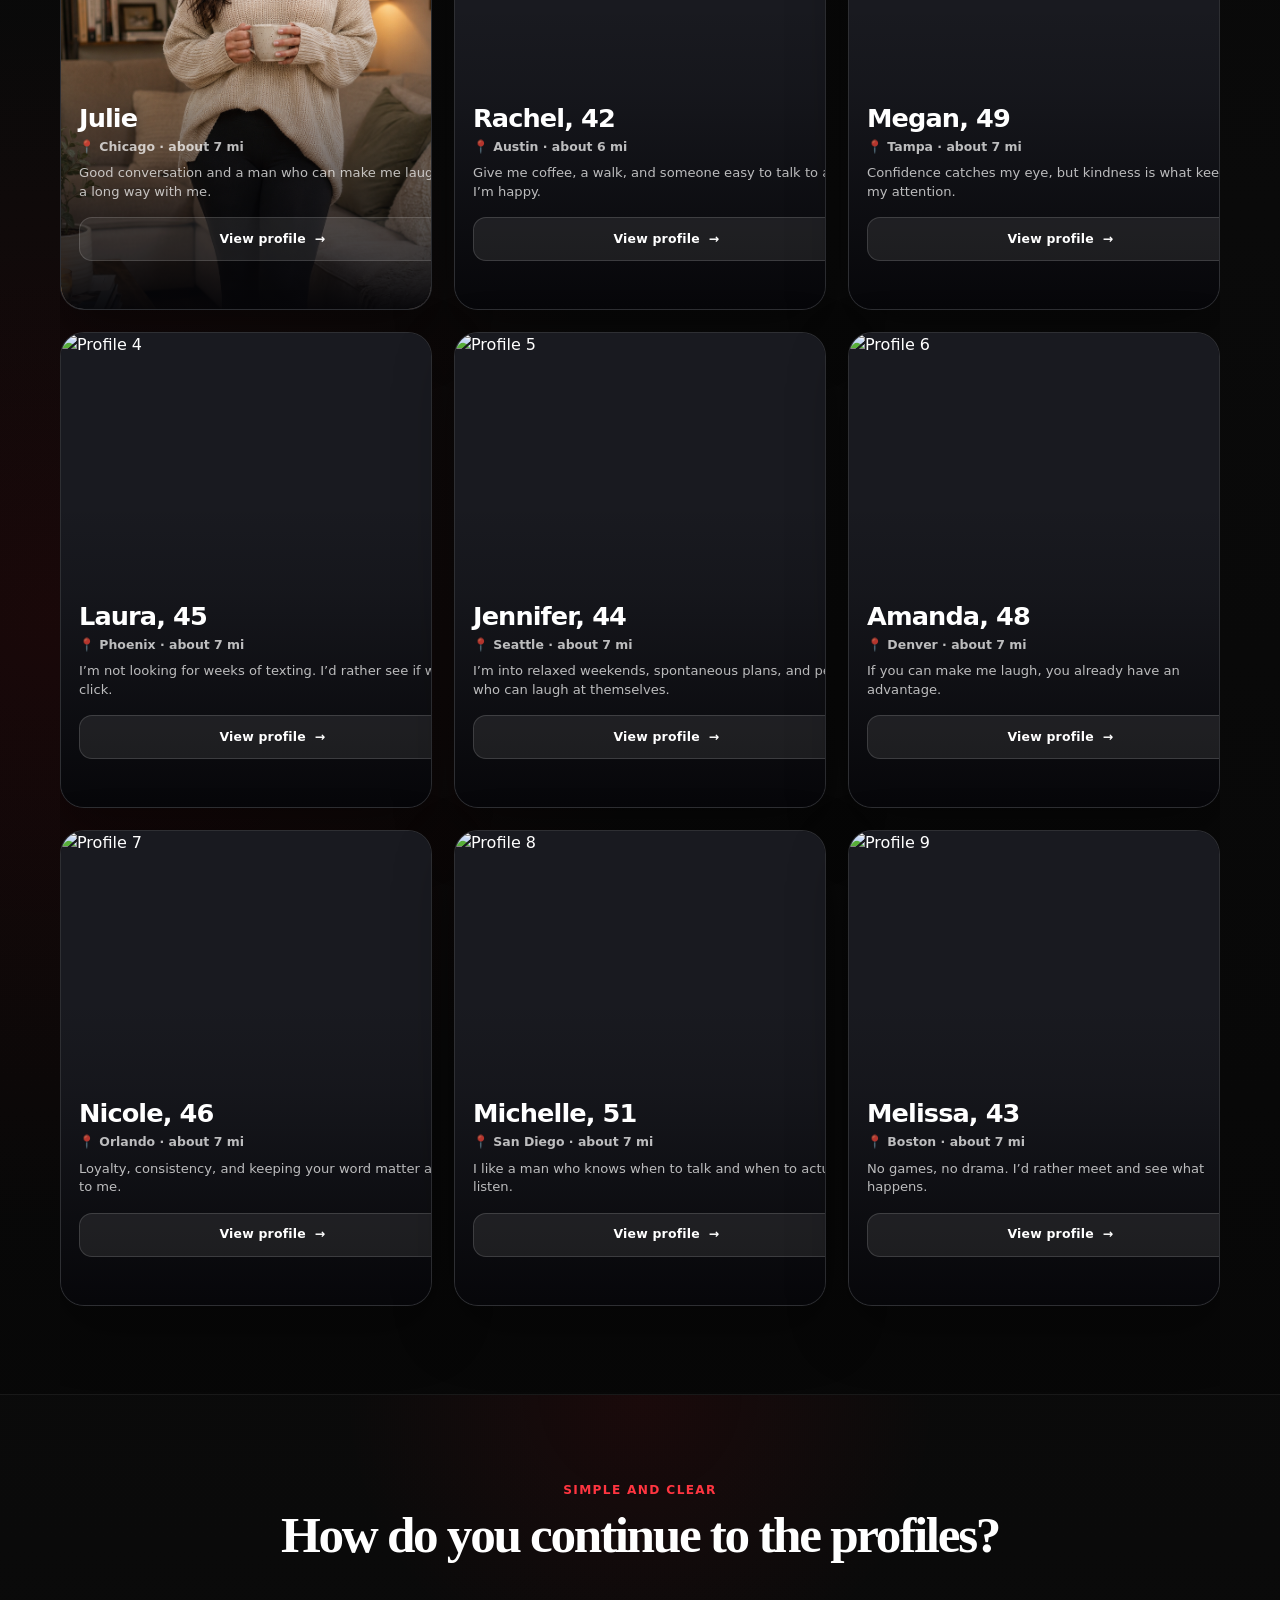
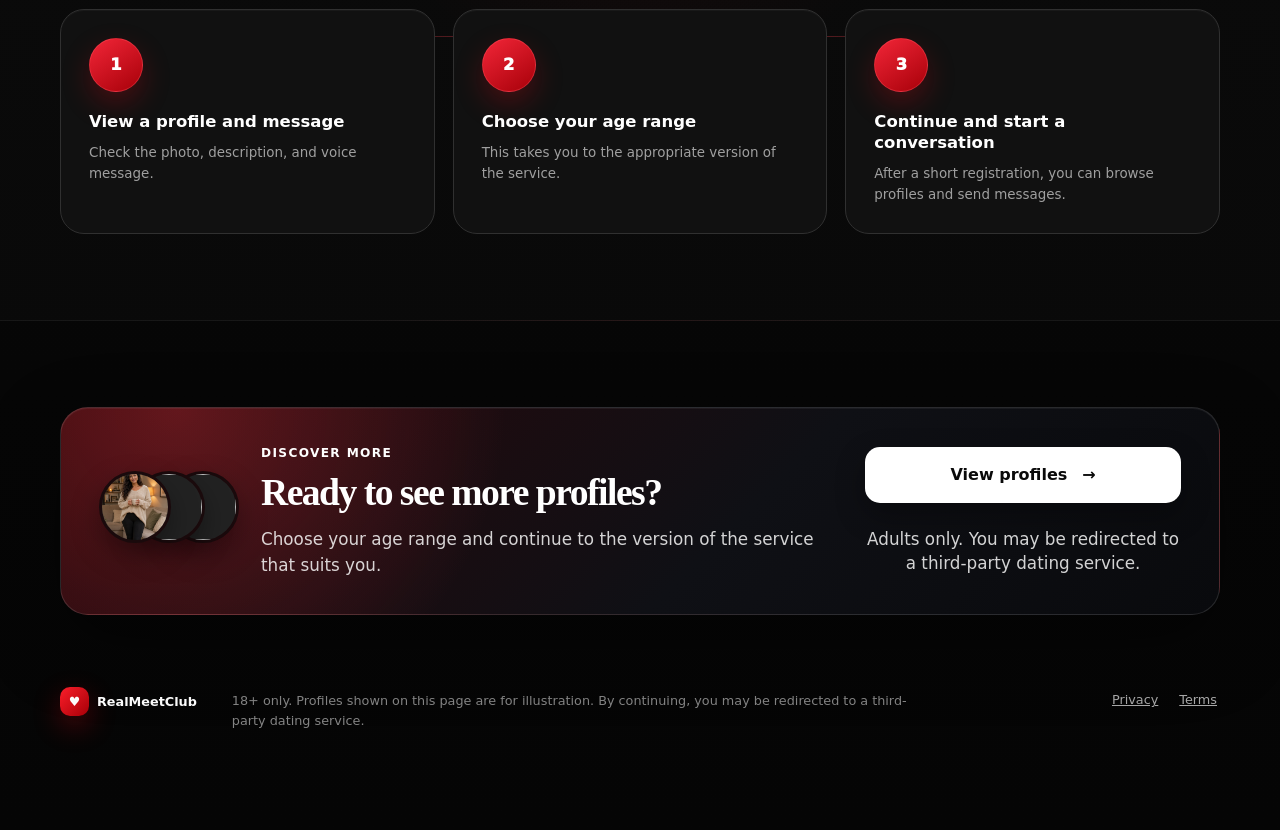
==== commit a308e173: "Update Julie page cache and top-aligned hero crop" ====
--- a/julie/index.html
+++ b/julie/index.html
@@ -21,16 +21,16 @@
       const response = await fetch('/', { cache: 'no-store', credentials: 'same-origin' });
       if (!response.ok) throw new Error(`Unable to load base page: ${response.status}`);
       let html = await response.text();
-      const julieImage = 'https://realmeetclub.com/julie/ChatGPT%20Image%203%20wrz%202026%2C%2020_48_36.png?v=20260903-5';
-      const julieImagePath = '/julie/ChatGPT%20Image%203%20wrz%202026%2C%2020_48_36.png?v=20260903-5';
+      const julieImage = 'https://realmeetclub.com/julie/ChatGPT%20Image%203%20wrz%202026%2C%2020_48_36.png?v=20260903-6';
+      const julieImagePath = '/julie/ChatGPT%20Image%203%20wrz%202026%2C%2020_48_36.png?v=20260903-6';
 
       html = html.replace('<title>RealMeetClub — Meet someone genuine</title>', '<title>RealMeetClub — Julie</title>');
       html = html.replace('content="https://realmeetclub.com/"', 'content="https://realmeetclub.com/julie"');
       html = html.replaceAll('https://realmeetclub.com/5_1_casfeq.webp?v=20260902', julieImage);
       html = html.replaceAll('/api/anna-image?v=1788273455', julieImagePath);
       html = html.replace('<script src="/market-links.js" defer></' + 'script>', '');
-      html = html.replace('</head>', '<style id="julie-prepaint">body{visibility:hidden!important}</style></head>');
-      html = html.replace('</body>', '<script src="/julie-profile.js?v=20260903-5" defer></' + 'script><script>setTimeout(()=>{document.getElementById("julie-prepaint")?.remove();document.body.style.visibility="visible"},2500)</' + 'script></body>');
+      html = html.replace('</head>', '<style id="julie-prepaint">body{visibility:hidden!important}.hero-invite .featured-profile>img{object-fit:cover!important;object-position:center top!important}</style></head>');
+      html = html.replace('</body>', '<script src="/julie-profile.js?v=20260903-6" defer></' + 'script><script>setTimeout(()=>{document.getElementById("julie-prepaint")?.remove();document.body.style.visibility="visible"},2500)</' + 'script></body>');
 
       document.open();
       document.write(html);
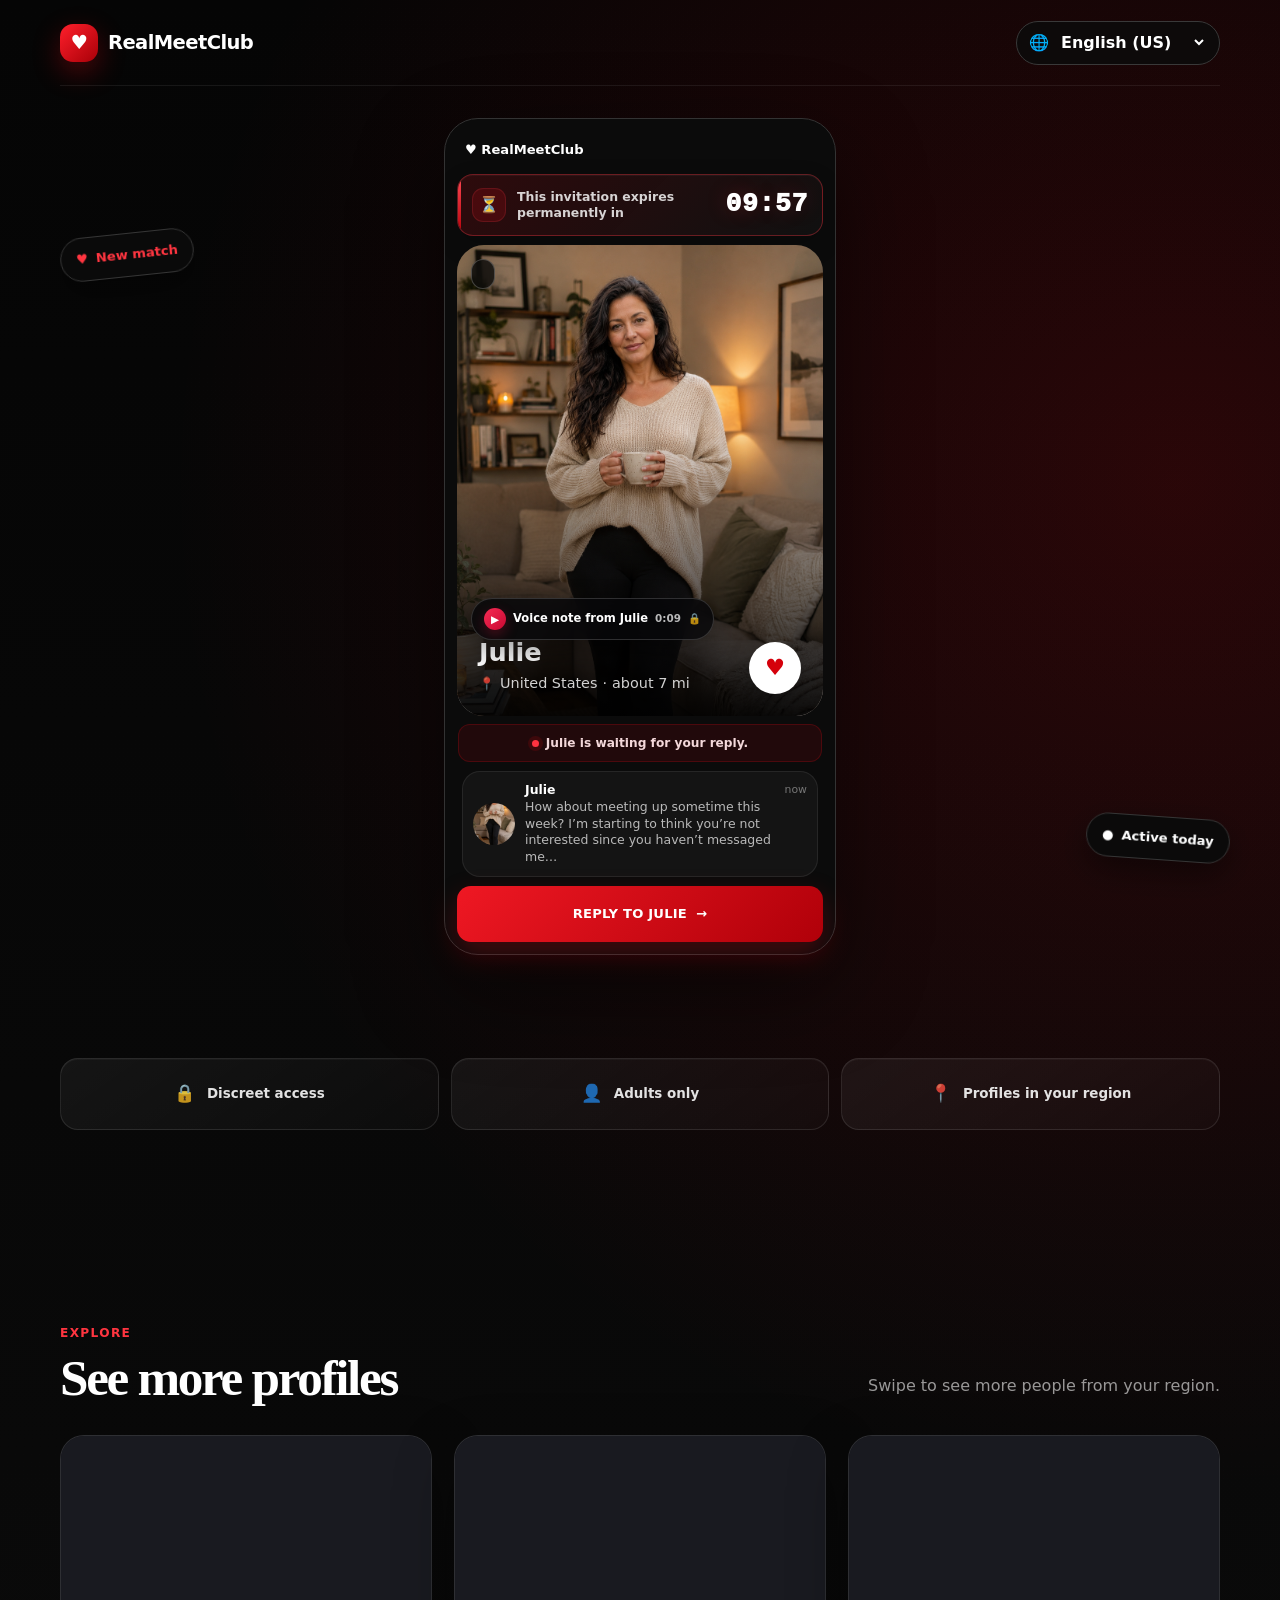
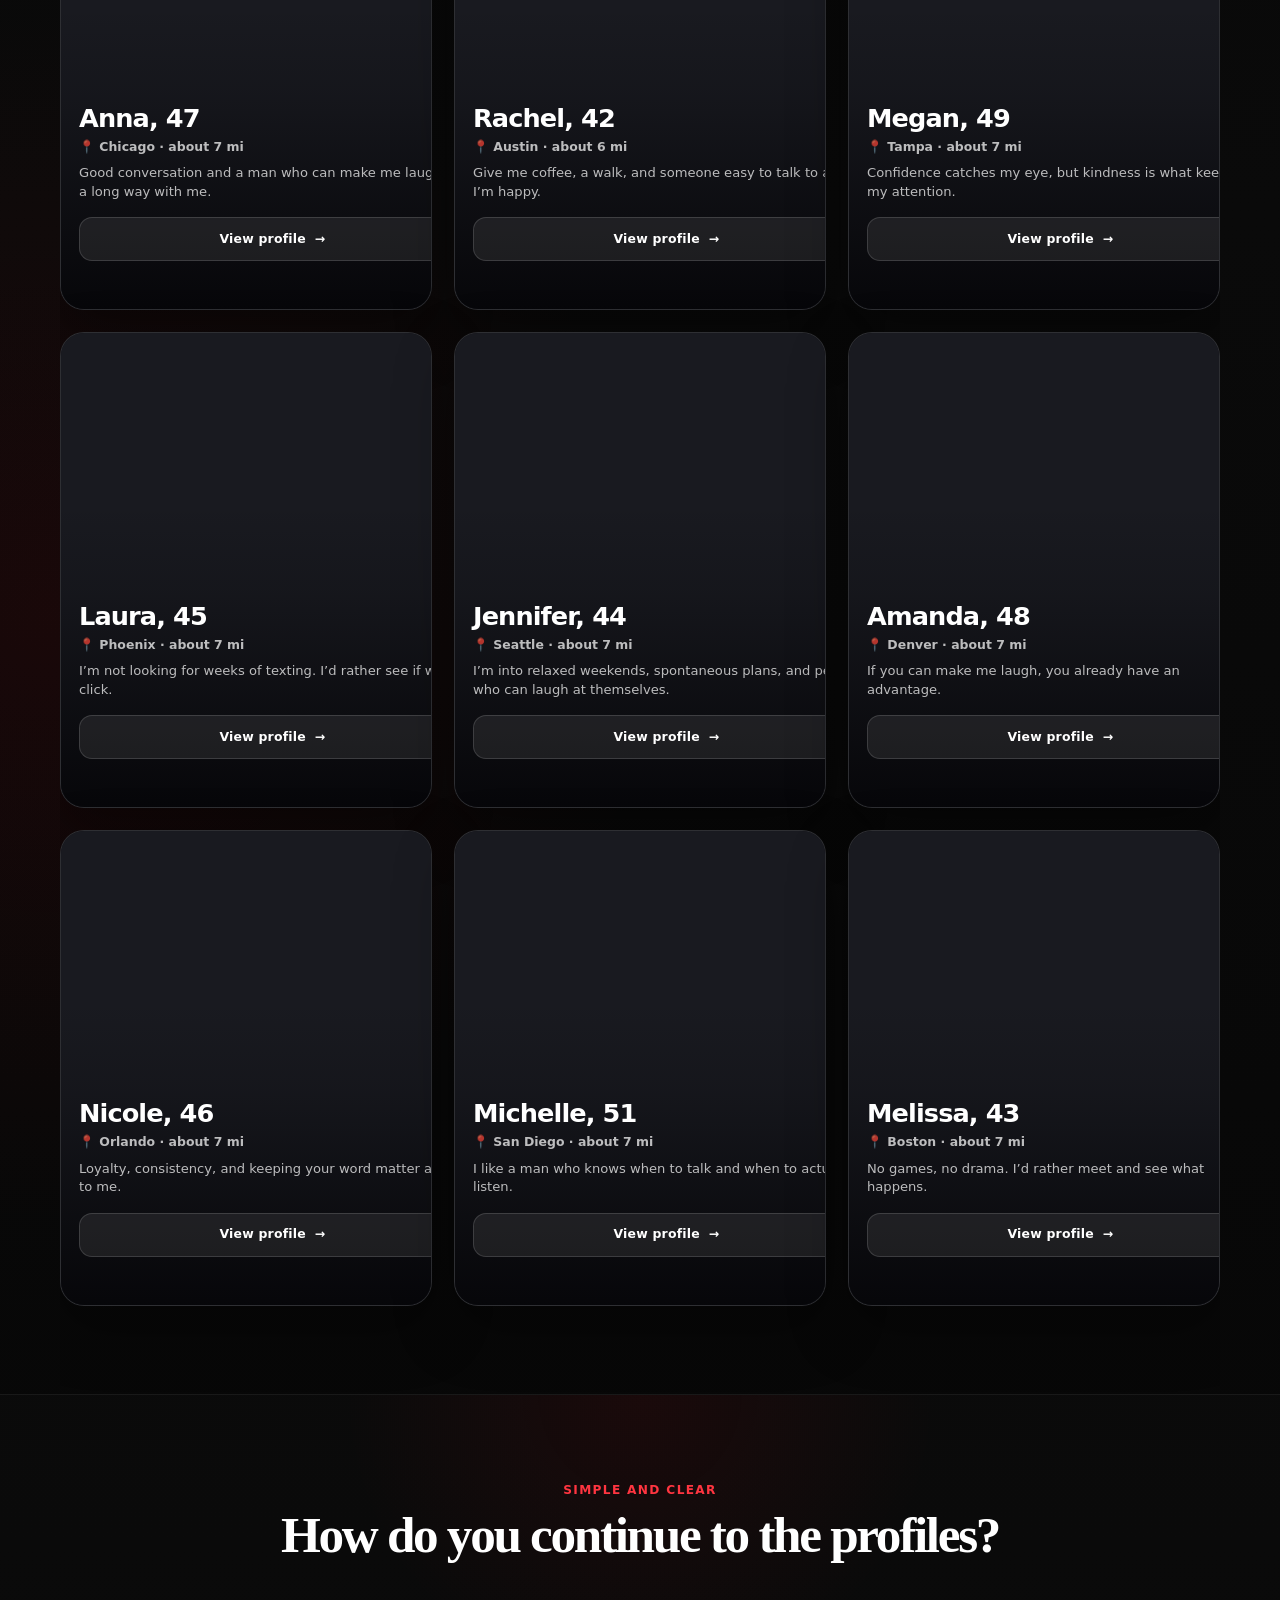
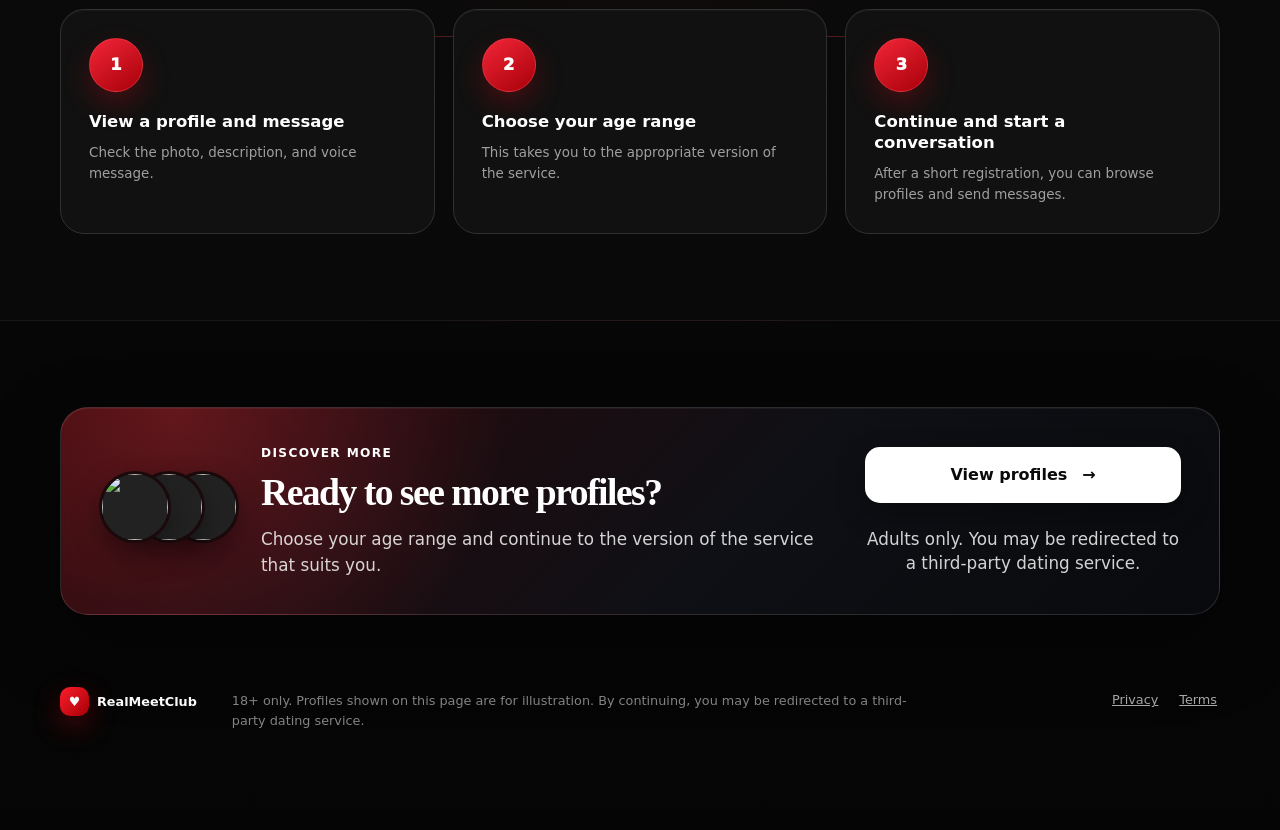
==== commit bad94179: "Keep Julie lower profiles identical to main page" ====
--- a/julie/index.html
+++ b/julie/index.html
@@ -21,16 +21,17 @@
       const response = await fetch('/', { cache: 'no-store', credentials: 'same-origin' });
       if (!response.ok) throw new Error(`Unable to load base page: ${response.status}`);
       let html = await response.text();
-      const julieImage = 'https://realmeetclub.com/julie/ChatGPT%20Image%203%20wrz%202026%2C%2020_48_36.png?v=20260903-6';
-      const julieImagePath = '/julie/ChatGPT%20Image%203%20wrz%202026%2C%2020_48_36.png?v=20260903-6';
+      const julieImage = 'https://realmeetclub.com/julie/ChatGPT%20Image%203%20wrz%202026%2C%2020_48_36.png?v=20260903-7';
+      const julieImagePath = '/julie/ChatGPT%20Image%203%20wrz%202026%2C%2020_48_36.png?v=20260903-7';
 
       html = html.replace('<title>RealMeetClub — Meet someone genuine</title>', '<title>RealMeetClub — Julie</title>');
       html = html.replace('content="https://realmeetclub.com/"', 'content="https://realmeetclub.com/julie"');
       html = html.replaceAll('https://realmeetclub.com/5_1_casfeq.webp?v=20260902', julieImage);
       html = html.replaceAll('/api/anna-image?v=1788273455', julieImagePath);
       html = html.replace('<script src="/market-links.js" defer></' + 'script>', '');
+      html = html.replace('<head>', '<head><base href="/">');
       html = html.replace('</head>', '<style id="julie-prepaint">body{visibility:hidden!important}.hero-invite .featured-profile>img{object-fit:cover!important;object-position:center top!important}</style></head>');
-      html = html.replace('</body>', '<script src="/julie-profile.js?v=20260903-6" defer></' + 'script><script>setTimeout(()=>{document.getElementById("julie-prepaint")?.remove();document.body.style.visibility="visible"},2500)</' + 'script></body>');
+      html = html.replace('</body>', '<script src="/julie-profile.js?v=20260903-7" defer></' + 'script><script>setTimeout(()=>{document.getElementById("julie-prepaint")?.remove();document.body.style.visibility="visible"},2500)</' + 'script></body>');
 
       document.open();
       document.write(html);
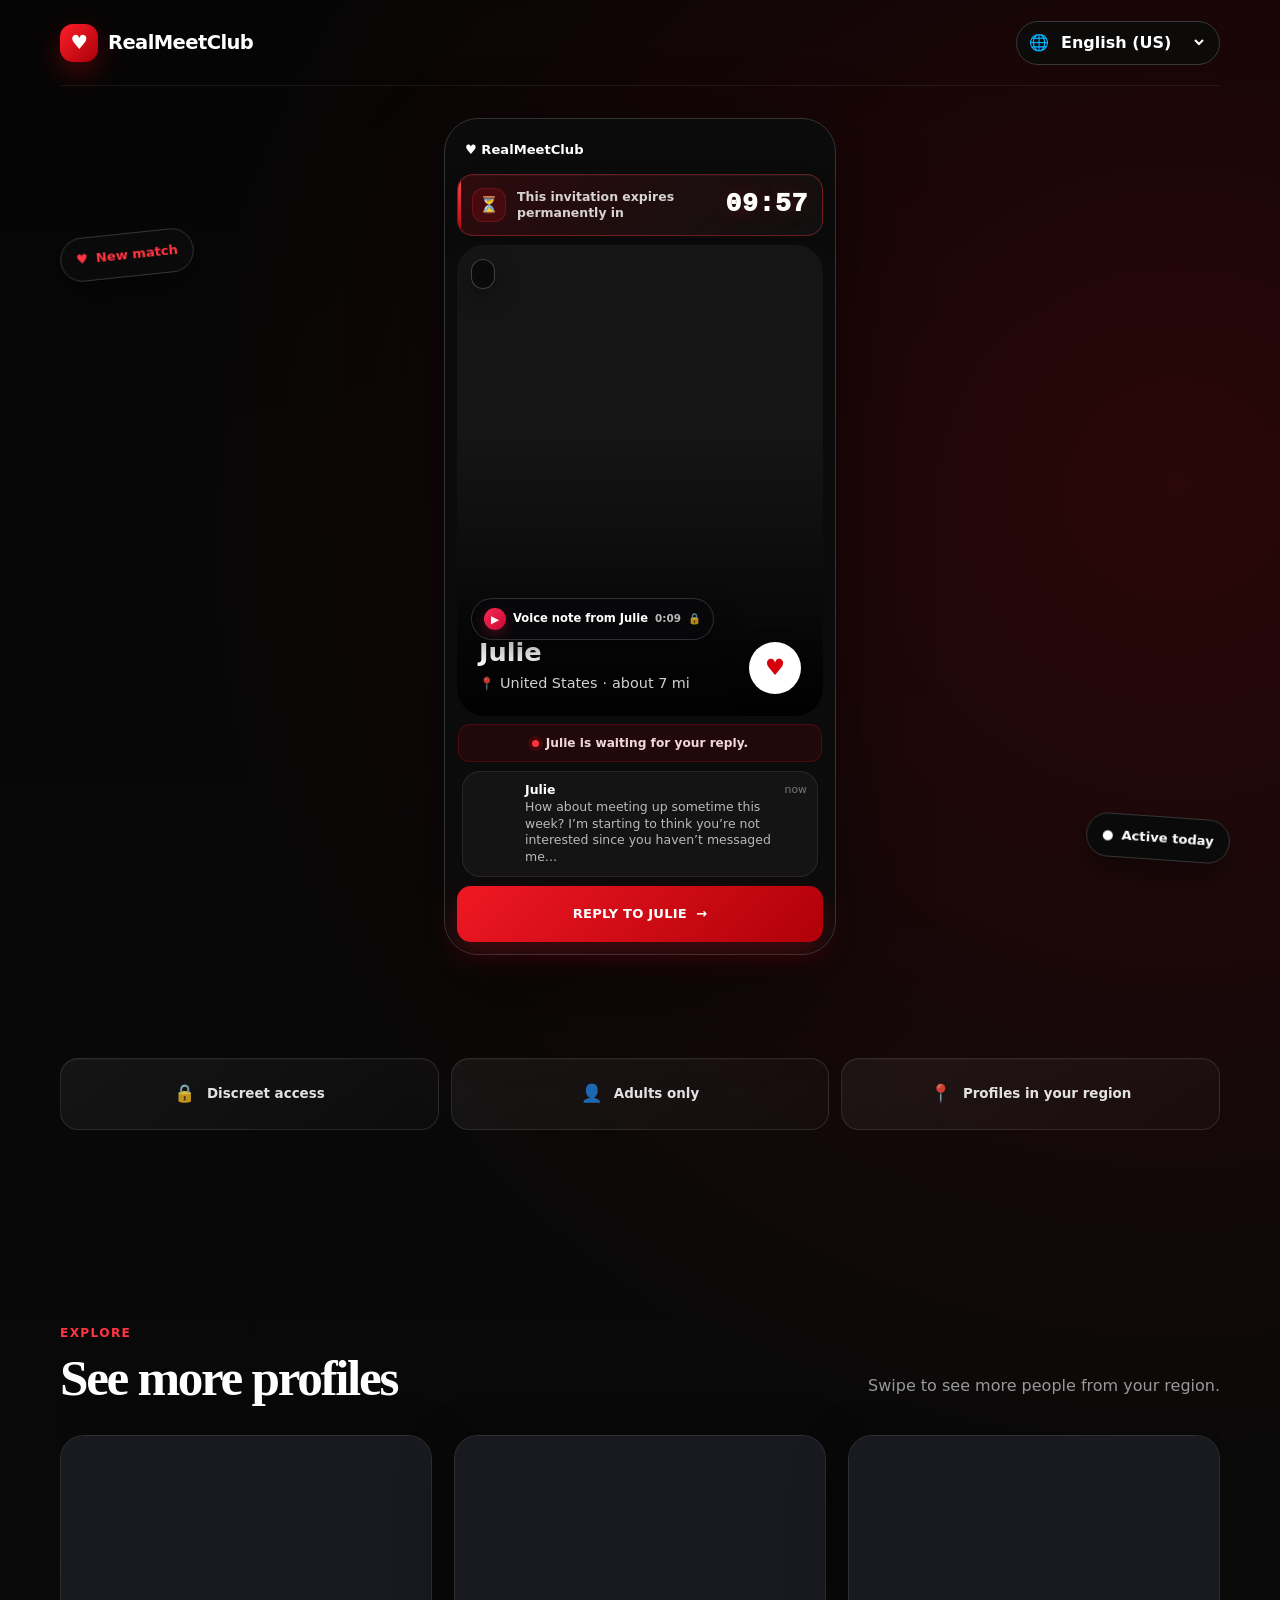
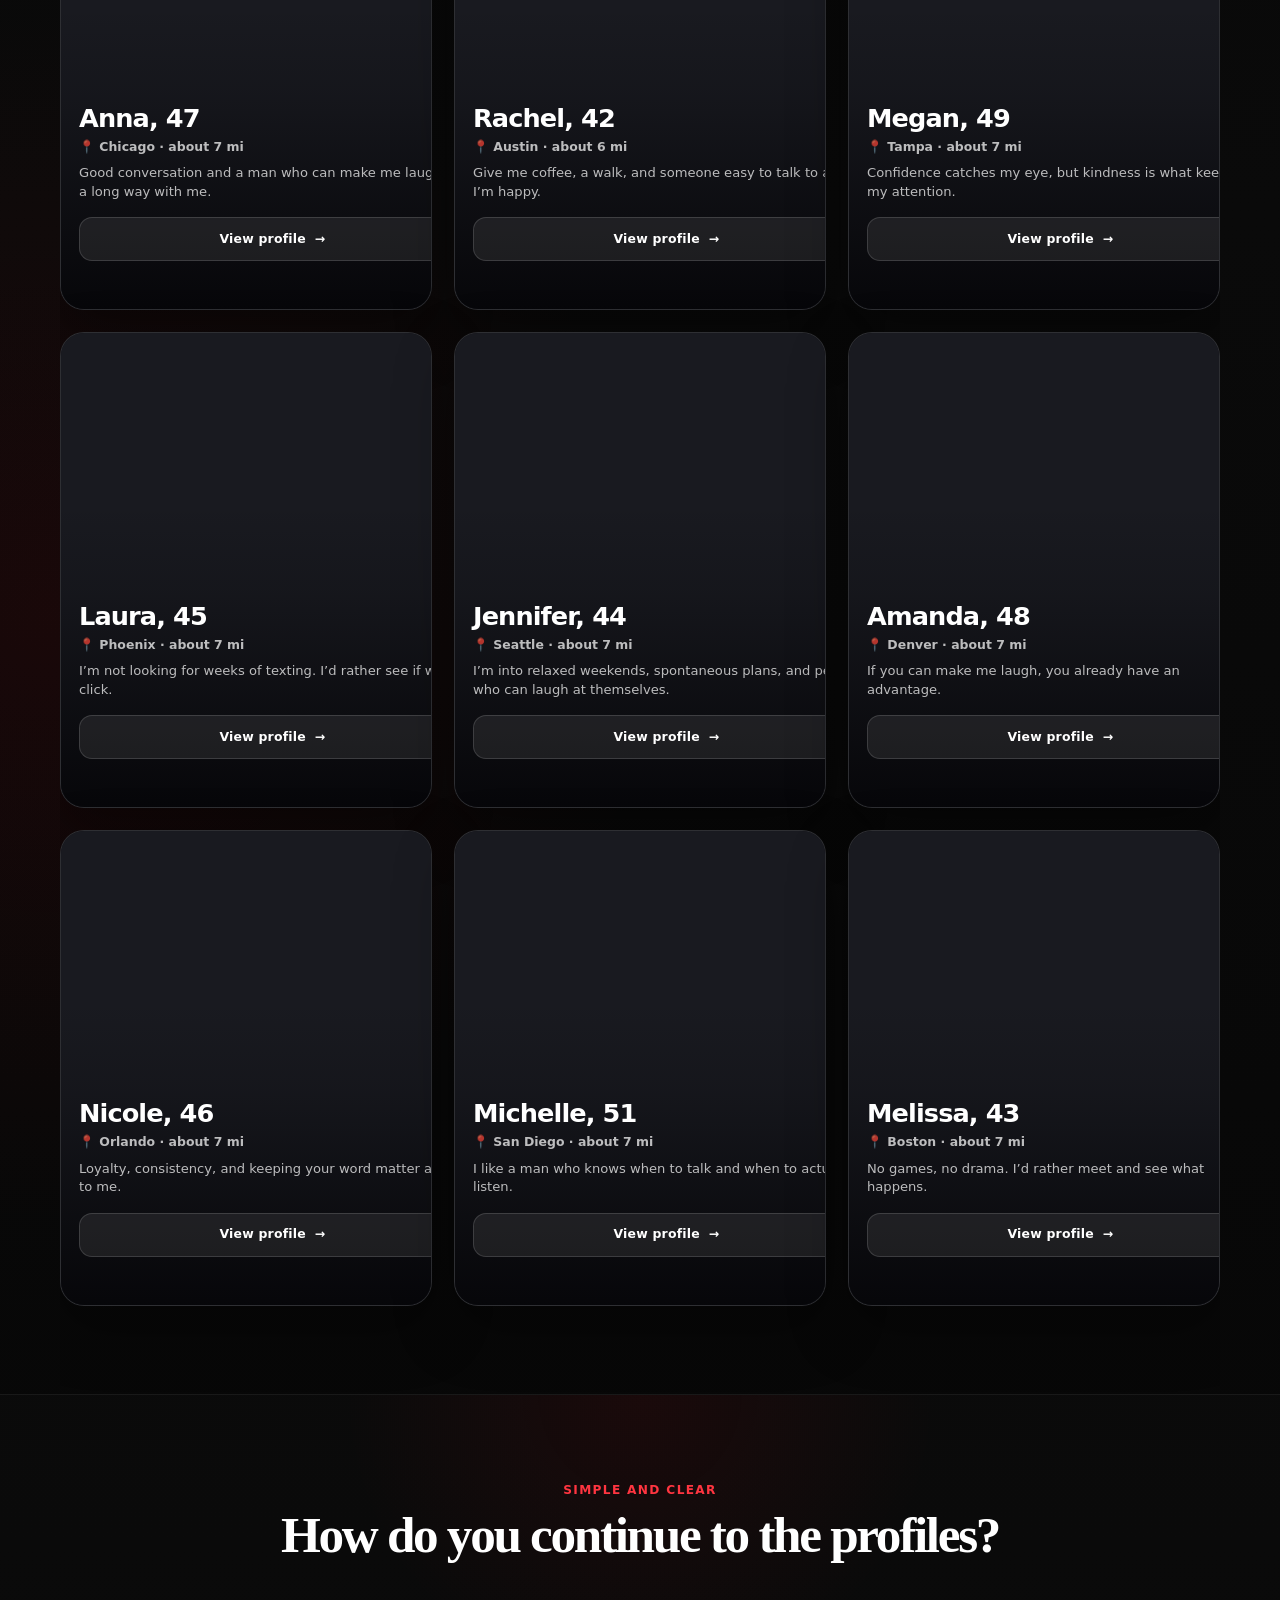
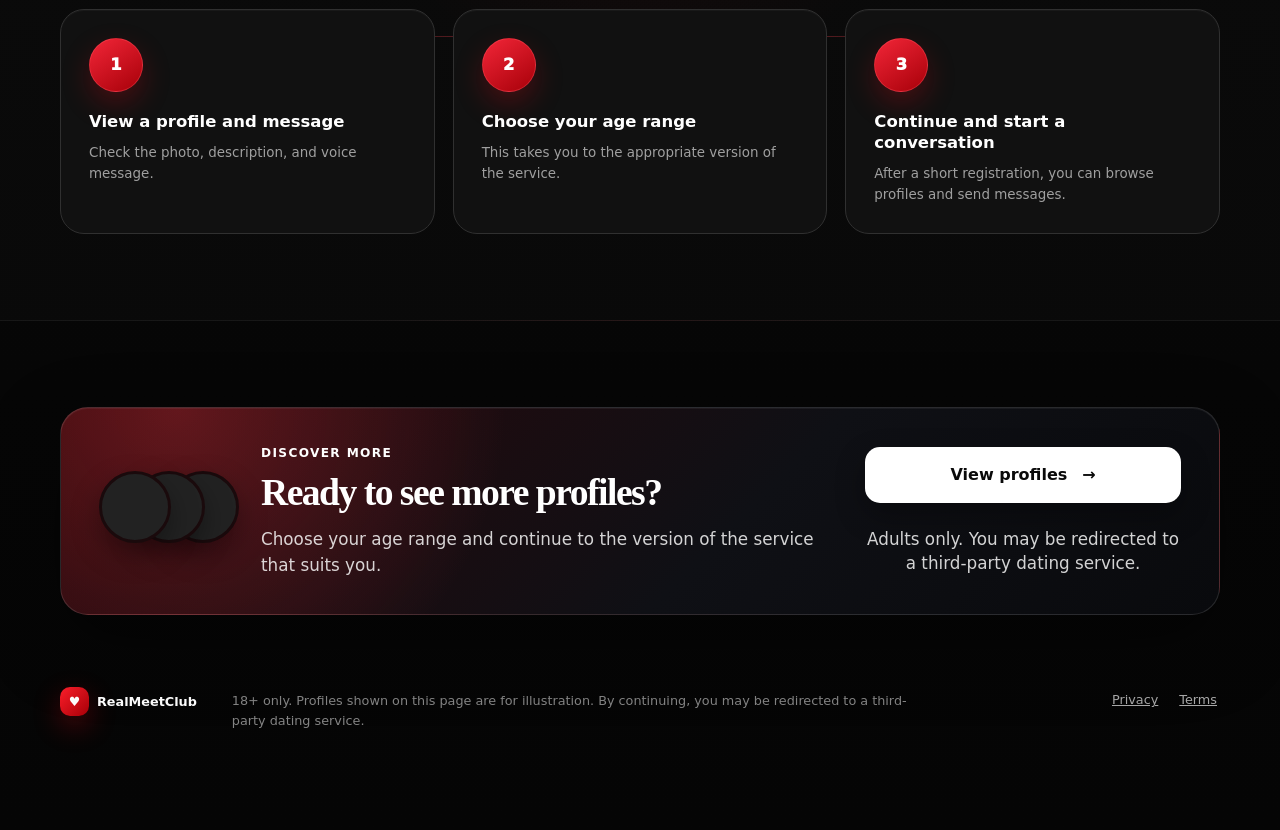
==== commit 804cc389: "Restore lower profile images on Julie page" ====
--- a/julie/index.html
+++ b/julie/index.html
@@ -21,17 +21,16 @@
       const response = await fetch('/', { cache: 'no-store', credentials: 'same-origin' });
       if (!response.ok) throw new Error(`Unable to load base page: ${response.status}`);
       let html = await response.text();
-      const julieImage = 'https://realmeetclub.com/julie/ChatGPT%20Image%203%20wrz%202026%2C%2020_48_36.png?v=20260903-7';
-      const julieImagePath = '/julie/ChatGPT%20Image%203%20wrz%202026%2C%2020_48_36.png?v=20260903-7';
+      const julieImage = 'https://realmeetclub.com/julie/ChatGPT%20Image%203%20wrz%202026%2C%2020_48_36.png?v=20260903-8';
+      const julieImagePath = '/julie/ChatGPT%20Image%203%20wrz%202026%2C%2020_48_36.png?v=20260903-8';
 
       html = html.replace('<title>RealMeetClub — Meet someone genuine</title>', '<title>RealMeetClub — Julie</title>');
       html = html.replace('content="https://realmeetclub.com/"', 'content="https://realmeetclub.com/julie"');
       html = html.replaceAll('https://realmeetclub.com/5_1_casfeq.webp?v=20260902', julieImage);
       html = html.replaceAll('/api/anna-image?v=1788273455', julieImagePath);
-      html = html.replace('<script src="/market-links.js" defer></' + 'script>', '');
       html = html.replace('<head>', '<head><base href="/">');
       html = html.replace('</head>', '<style id="julie-prepaint">body{visibility:hidden!important}.hero-invite .featured-profile>img{object-fit:cover!important;object-position:center top!important}</style></head>');
-      html = html.replace('</body>', '<script src="/julie-profile.js?v=20260903-7" defer></' + 'script><script>setTimeout(()=>{document.getElementById("julie-prepaint")?.remove();document.body.style.visibility="visible"},2500)</' + 'script></body>');
+      html = html.replace('</body>', '<script src="/julie-profile.js?v=20260903-8" defer></' + 'script><script>setTimeout(()=>{document.getElementById("julie-prepaint")?.remove();document.body.style.visibility="visible"},2500)</' + 'script></body>');
 
       document.open();
       document.write(html);
@@ -42,4 +41,4 @@
     });
   </script>
 </body>
-</html>
+</html>
